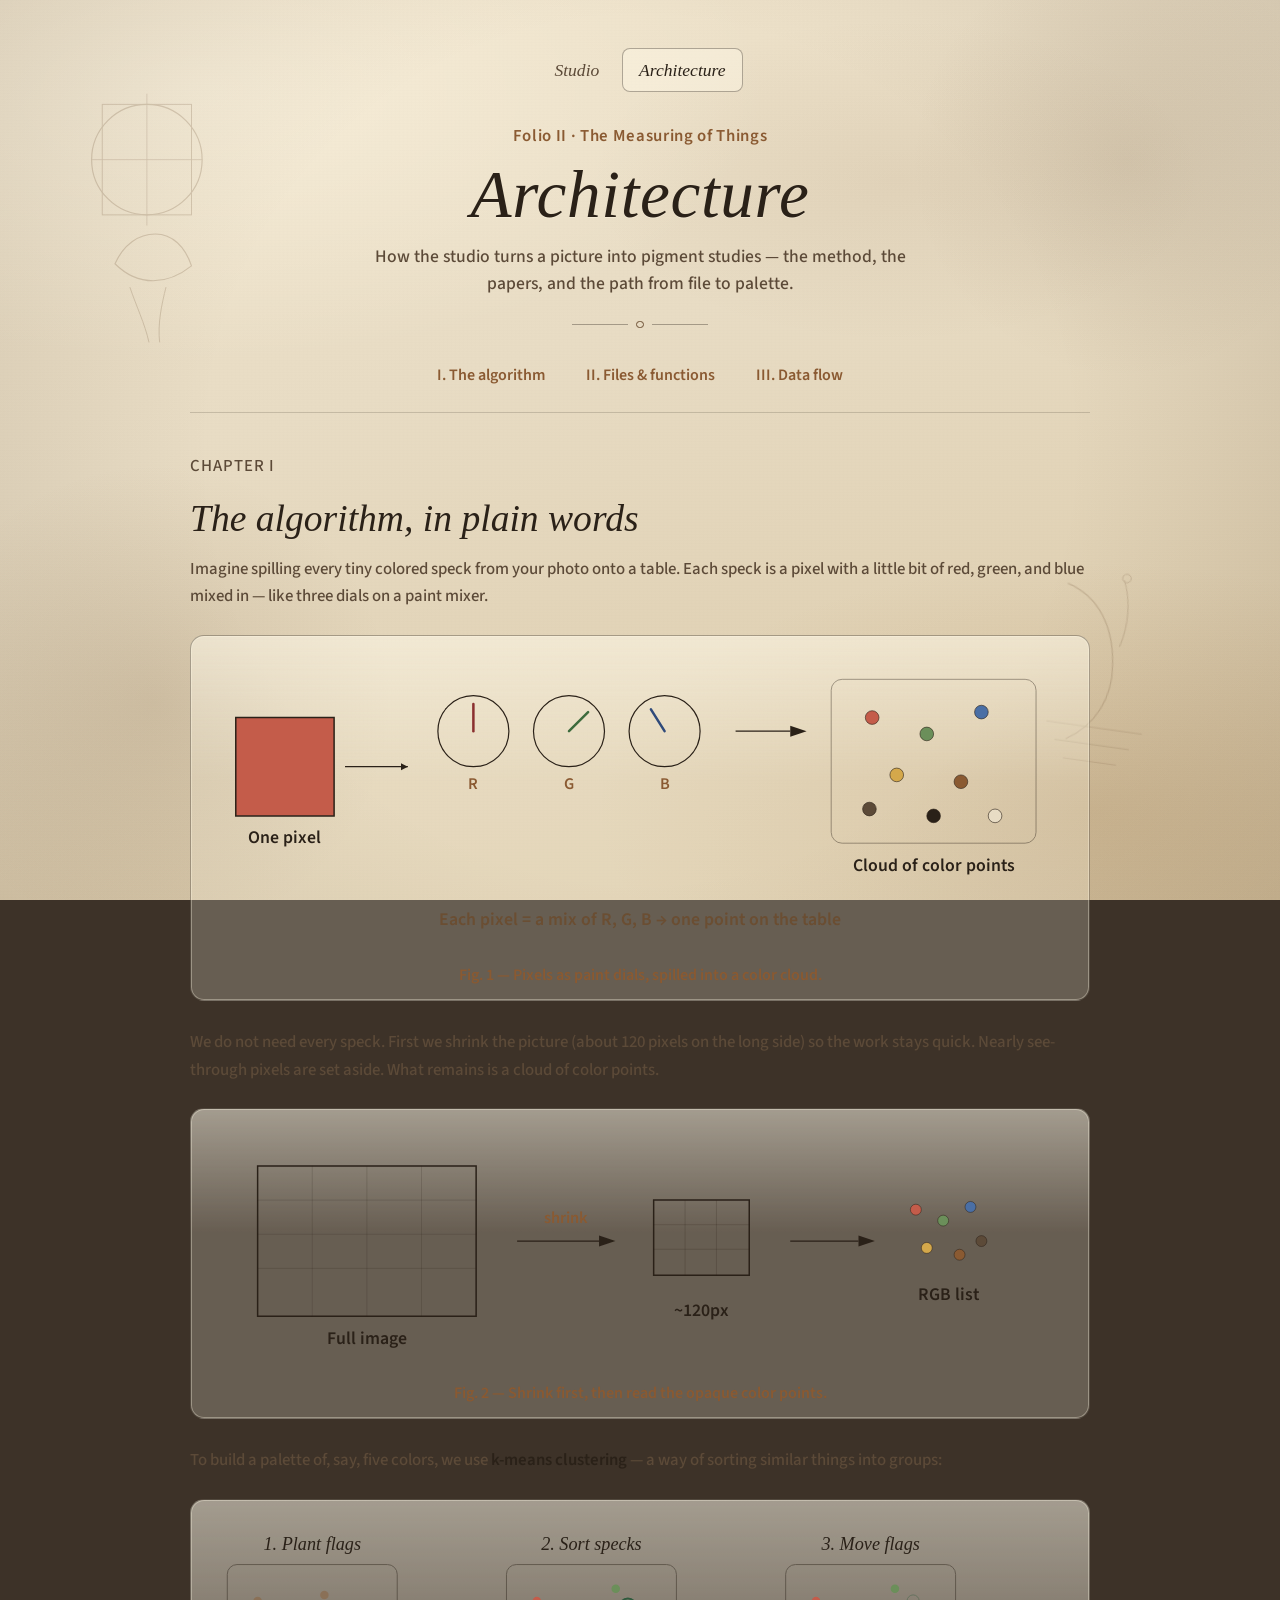
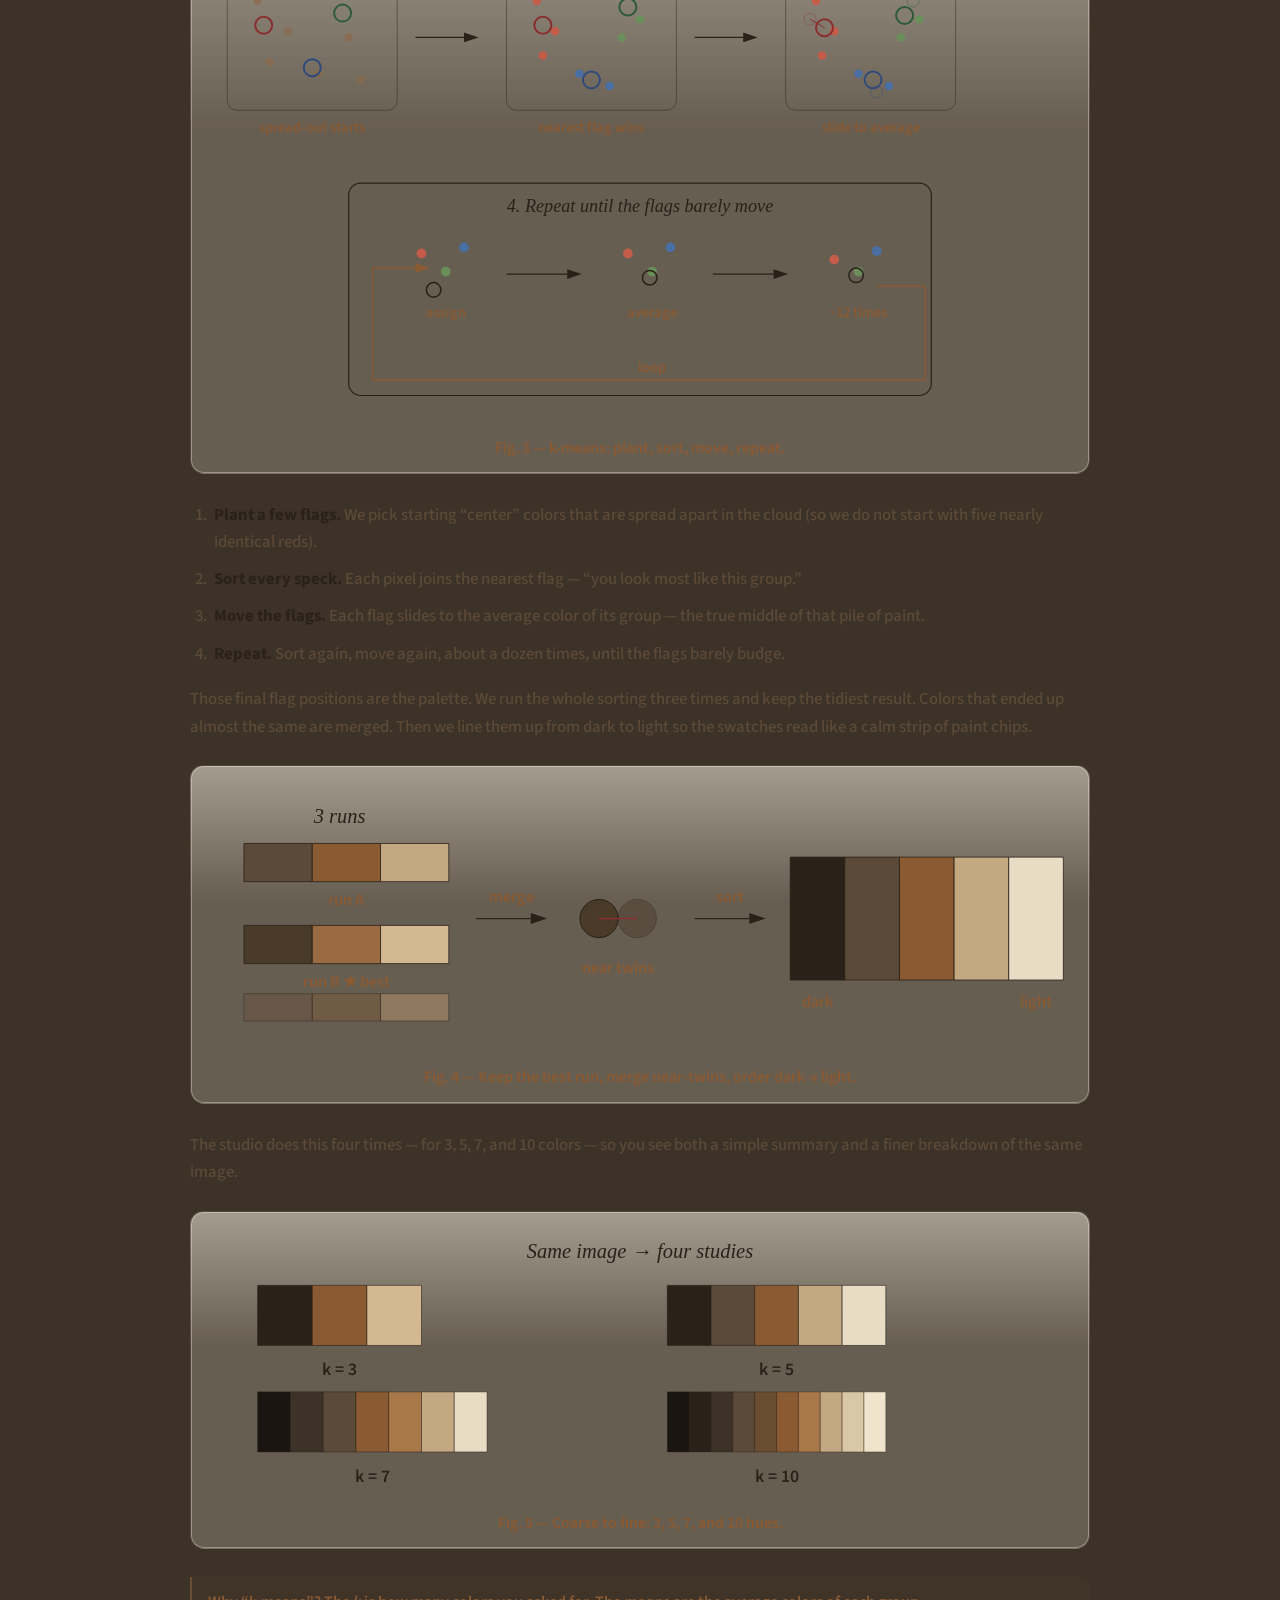
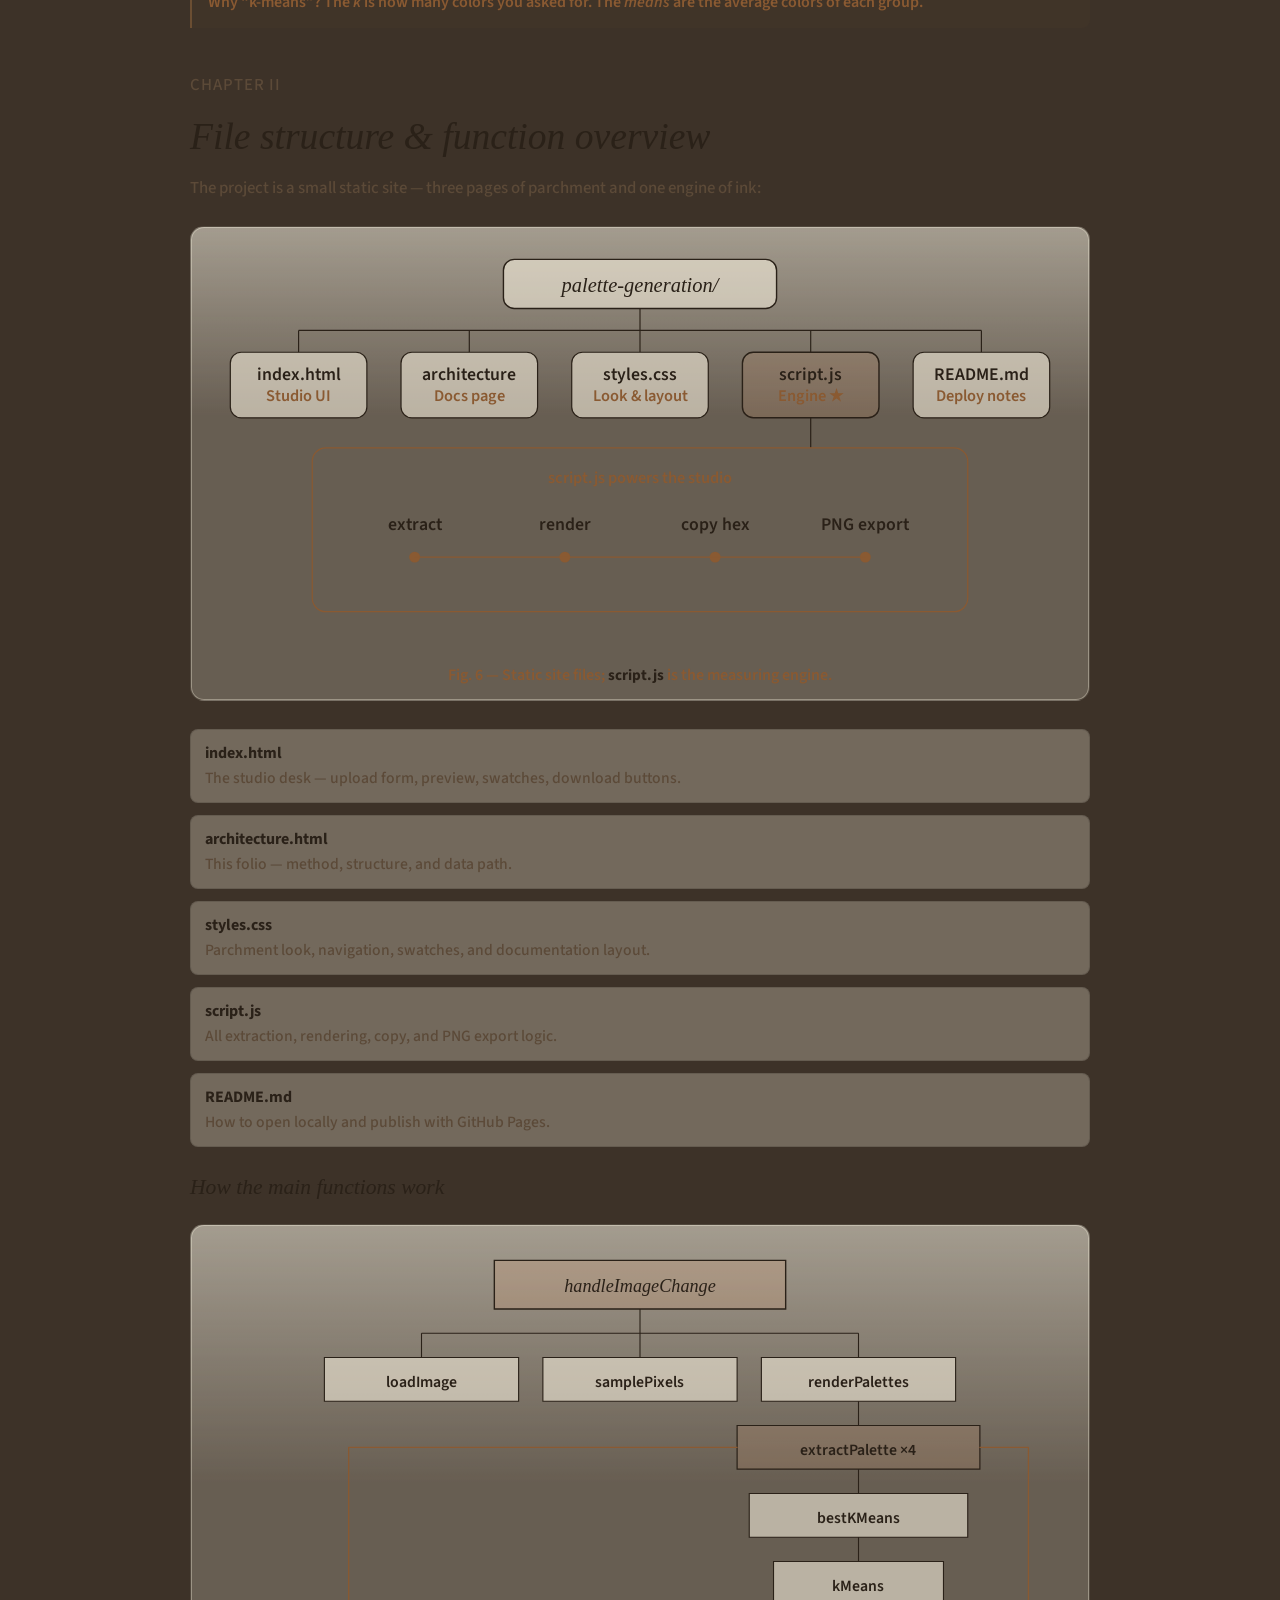
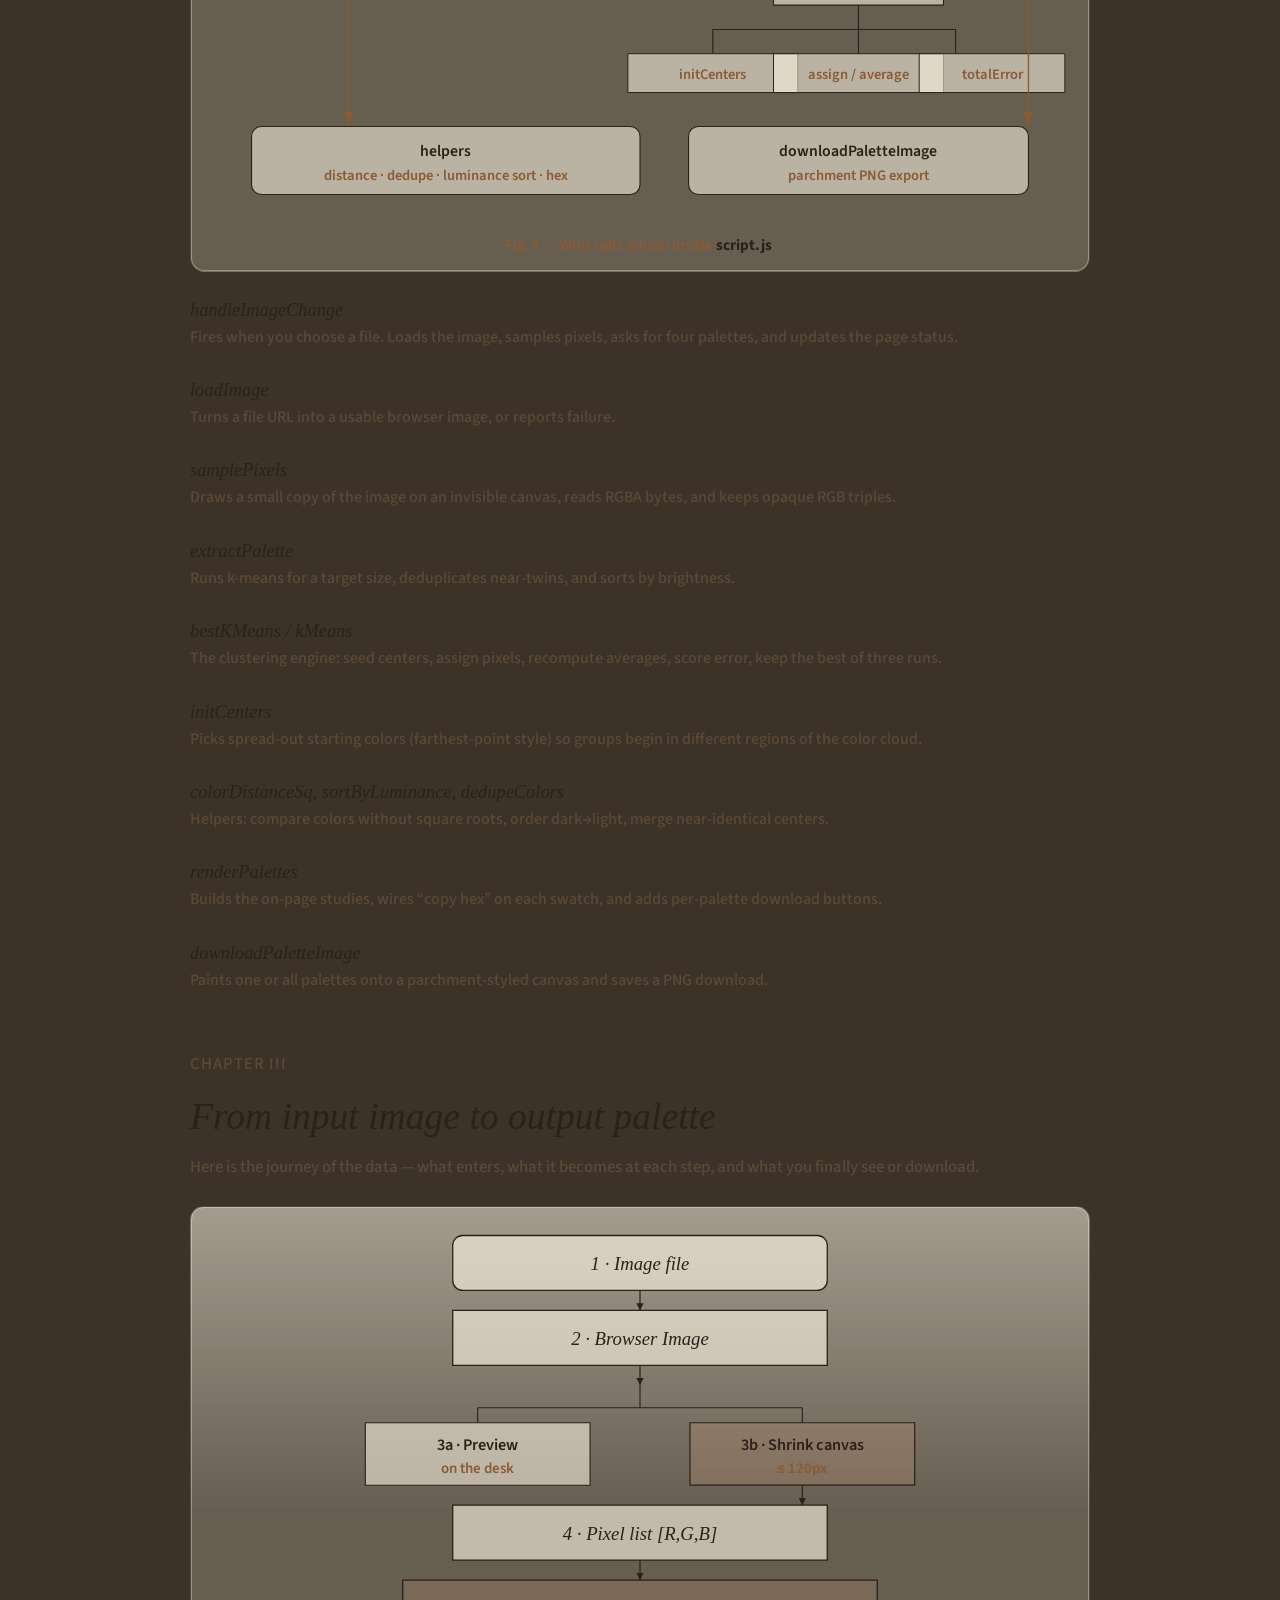
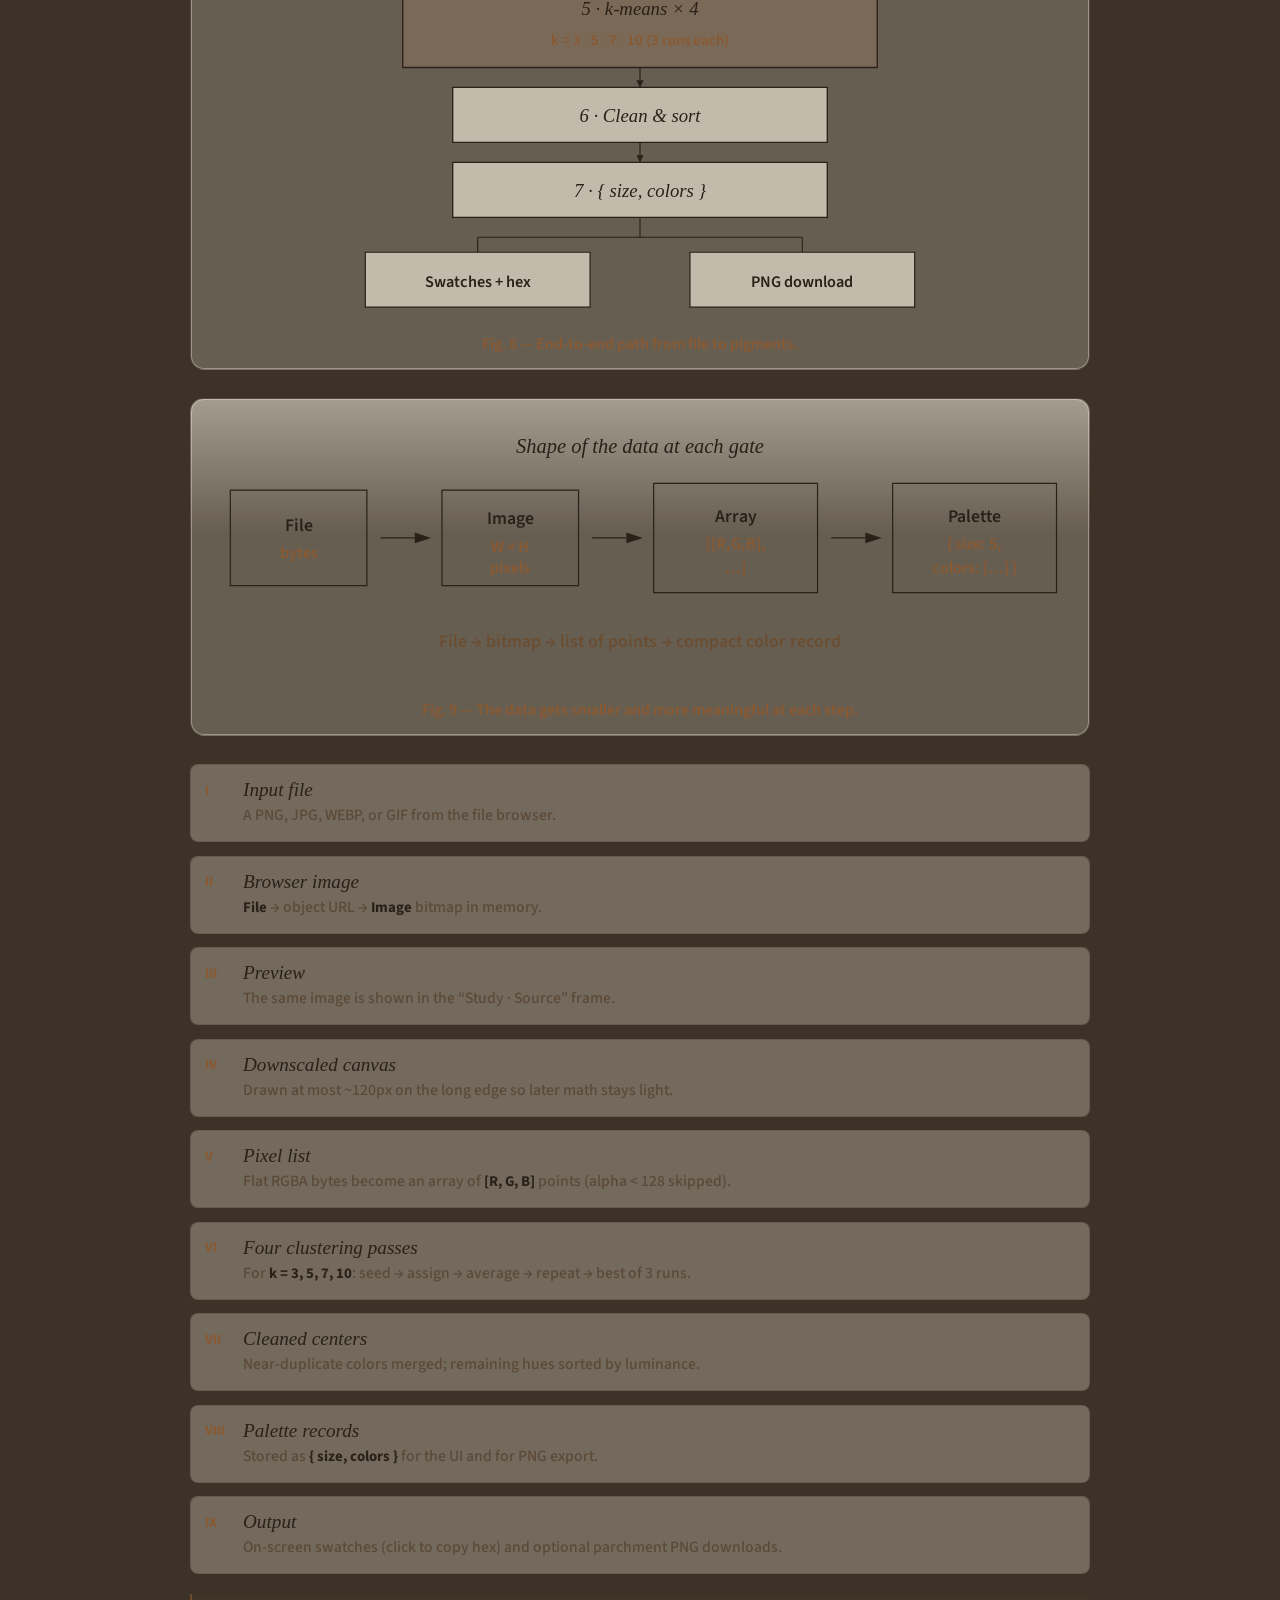
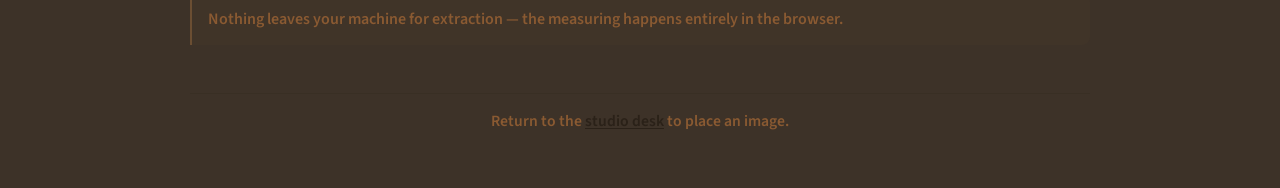
==== architecture.html @ b15faa82 "first version" ====
<!DOCTYPE html>
<html lang="en">
  <head>
    <meta charset="UTF-8" />
    <meta name="viewport" content="width=device-width, initial-scale=1.0" />
    <title>Architecture — Codex of Colour</title>
    <link rel="preconnect" href="https://fonts.googleapis.com" />
    <link rel="preconnect" href="https://fonts.gstatic.com" crossorigin />
    <link
      href="https://fonts.googleapis.com/css2?family=IM+Fell+English:ital@0;1&family=Source+Sans+3:ital,wght@0,500;0,600;0,700;1,500;1,600&display=swap"
      rel="stylesheet"
    />
    <link rel="stylesheet" href="styles.css" />
  </head>
  <body>
    <div class="parchment" aria-hidden="true"></div>
    <svg class="sketch-ornament sketch-ornament--left" viewBox="0 0 160 280" aria-hidden="true">
      <circle cx="78" cy="90" r="52" fill="none" stroke="currentColor" stroke-width="1.1" />
      <rect x="36" y="38" width="84" height="104" fill="none" stroke="currentColor" stroke-width="0.9" />
      <line x1="78" y1="28" x2="78" y2="152" stroke="currentColor" stroke-width="0.7" />
      <line x1="26" y1="90" x2="130" y2="90" stroke="currentColor" stroke-width="0.7" />
      <path
        d="M48 188c8-18 22-28 38-28s28 12 34 30c-10 8-22 14-36 14s-26-6-36-16z"
        fill="none"
        stroke="currentColor"
        stroke-width="1"
      />
      <path d="M62 210c6 18 14 34 18 52" fill="none" stroke="currentColor" stroke-width="0.9" />
      <path d="M96 210c-4 16-8 34-6 52" fill="none" stroke="currentColor" stroke-width="0.9" />
    </svg>
    <svg class="sketch-ornament sketch-ornament--right" viewBox="0 0 140 240" aria-hidden="true">
      <path
        d="M20 40c30 8 48 34 52 70 4 30-8 58-34 74"
        fill="none"
        stroke="currentColor"
        stroke-width="1.1"
      />
      <path d="M72 30c8 18 10 40 4 62" fill="none" stroke="currentColor" stroke-width="0.9" />
      <circle cx="74" cy="28" r="4" fill="none" stroke="currentColor" stroke-width="0.9" />
      <path d="M18 170h90M28 186h70M38 202h50" stroke="currentColor" stroke-width="0.7" />
    </svg>

    <div class="page page--docs">
      <nav class="site-nav" aria-label="Primary">
        <a href="index.html">Studio</a>
        <a href="architecture.html" aria-current="page">Architecture</a>
      </nav>

      <header class="header">
        <p class="folio">Folio II · The Measuring of Things</p>
        <h1 class="brand">Architecture</h1>
        <p class="tagline">
          How the studio turns a picture into pigment studies — the method, the papers, and the path
          from file to palette.
        </p>
        <div class="rule" aria-hidden="true">
          <span></span>
          <span></span>
          <span></span>
        </div>
      </header>

      <nav class="toc" aria-label="On this page">
        <a href="#algorithm">I. The algorithm</a>
        <a href="#structure">II. Files &amp; functions</a>
        <a href="#data-flow">III. Data flow</a>
      </nav>

      <main class="docs">
        <section id="algorithm" class="doc-section">
          <p class="section-label">Chapter I</p>
          <h2>The algorithm, in plain words</h2>
          <p>
            Imagine spilling every tiny colored speck from your photo onto a table. Each speck is a
            pixel with a little bit of red, green, and blue mixed in — like three dials on a paint
            mixer.
          </p>

          <figure class="diagram">
            <svg viewBox="0 0 640 220" role="img" aria-labelledby="diag-pixel-title diag-pixel-desc">
              <title id="diag-pixel-title">A pixel as three paint dials</title>
              <desc id="diag-pixel-desc">
                One pixel square connected to red, green, and blue dials that mix into a color point
                on a table of many points.
              </desc>
              <defs>
                <marker id="arrow" markerWidth="8" markerHeight="8" refX="6" refY="3" orient="auto">
                  <path d="M0,0 L6,3 L0,6 Z" fill="#2a2118" />
                </marker>
              </defs>
              <rect x="24" y="48" width="72" height="72" fill="#c45c4a" stroke="#2a2118" stroke-width="1.5" />
              <text x="60" y="140" text-anchor="middle" class="diagram-label">One pixel</text>

              <path d="M104 84 H150" stroke="#2a2118" stroke-width="1.2" fill="none" marker-end="url(#arrow)" />

              <g transform="translate(170,30)">
                <circle cx="28" cy="28" r="26" fill="none" stroke="#2a2118" stroke-width="1.2" />
                <line x1="28" y1="28" x2="28" y2="8" stroke="#8a2f2f" stroke-width="2.5" stroke-linecap="round" />
                <text x="28" y="70" text-anchor="middle" class="diagram-note">R</text>
              </g>
              <g transform="translate(240,30)">
                <circle cx="28" cy="28" r="26" fill="none" stroke="#2a2118" stroke-width="1.2" />
                <line x1="28" y1="28" x2="42" y2="14" stroke="#3d6b3d" stroke-width="2.5" stroke-linecap="round" />
                <text x="28" y="70" text-anchor="middle" class="diagram-note">G</text>
              </g>
              <g transform="translate(310,30)">
                <circle cx="28" cy="28" r="26" fill="none" stroke="#2a2118" stroke-width="1.2" />
                <line x1="28" y1="28" x2="18" y2="12" stroke="#2f4a7a" stroke-width="2.5" stroke-linecap="round" />
                <text x="28" y="70" text-anchor="middle" class="diagram-note">B</text>
              </g>

              <path d="M390 58 H430" stroke="#2a2118" stroke-width="1.2" fill="none" />
              <polygon points="430,54 442,58 430,62" fill="#2a2118" />

              <g transform="translate(460,20)">
                <rect x="0" y="0" width="150" height="120" fill="none" stroke="#2a2118" stroke-width="1" opacity="0.4" rx="8" />
                <circle cx="30" cy="28" r="5" fill="#c45c4a" stroke="#2a2118" stroke-width="0.6" />
                <circle cx="70" cy="40" r="5" fill="#6b8f5a" stroke="#2a2118" stroke-width="0.6" />
                <circle cx="110" cy="24" r="5" fill="#4a6fa5" stroke="#2a2118" stroke-width="0.6" />
                <circle cx="48" cy="70" r="5" fill="#d4a84b" stroke="#2a2118" stroke-width="0.6" />
                <circle cx="95" cy="75" r="5" fill="#8a5a32" stroke="#2a2118" stroke-width="0.6" />
                <circle cx="28" cy="95" r="5" fill="#5c4a38" stroke="#2a2118" stroke-width="0.6" />
                <circle cx="120" cy="100" r="5" fill="#e8dcc4" stroke="#2a2118" stroke-width="0.6" />
                <circle cx="75" cy="100" r="5" fill="#2a2118" stroke="#2a2118" stroke-width="0.6" />
              </g>
              <text x="535" y="160" text-anchor="middle" class="diagram-label">Cloud of color points</text>
              <text x="320" y="200" text-anchor="middle" class="diagram-caption">
                Each pixel = a mix of R, G, B → one point on the table
              </text>
            </svg>
            <figcaption>Fig. 1 — Pixels as paint dials, spilled into a color cloud.</figcaption>
          </figure>

          <p>
            We do not need every speck. First we shrink the picture (about 120 pixels on the long
            side) so the work stays quick. Nearly see-through pixels are set aside. What remains is
            a cloud of color points.
          </p>

          <figure class="diagram">
            <svg viewBox="0 0 640 180" role="img" aria-labelledby="diag-shrink-title">
              <title id="diag-shrink-title">Shrinking the image before sampling</title>
              <rect x="40" y="30" width="160" height="110" fill="none" stroke="#2a2118" stroke-width="1.5" />
              <line x1="40" y1="55" x2="200" y2="55" stroke="#2a2118" stroke-width="0.5" opacity="0.35" />
              <line x1="40" y1="80" x2="200" y2="80" stroke="#2a2118" stroke-width="0.5" opacity="0.35" />
              <line x1="40" y1="105" x2="200" y2="105" stroke="#2a2118" stroke-width="0.5" opacity="0.35" />
              <line x1="80" y1="30" x2="80" y2="140" stroke="#2a2118" stroke-width="0.5" opacity="0.35" />
              <line x1="120" y1="30" x2="120" y2="140" stroke="#2a2118" stroke-width="0.5" opacity="0.35" />
              <line x1="160" y1="30" x2="160" y2="140" stroke="#2a2118" stroke-width="0.5" opacity="0.35" />
              <text x="120" y="160" text-anchor="middle" class="diagram-label">Full image</text>

              <path d="M230 85 H290" stroke="#2a2118" stroke-width="1.3" fill="none" />
              <polygon points="290,81 302,85 290,89" fill="#2a2118" />
              <text x="266" y="72" text-anchor="middle" class="diagram-note">shrink</text>

              <rect x="330" y="55" width="70" height="55" fill="none" stroke="#2a2118" stroke-width="1.5" />
              <line x1="330" y1="73" x2="400" y2="73" stroke="#2a2118" stroke-width="0.5" opacity="0.4" />
              <line x1="330" y1="91" x2="400" y2="91" stroke="#2a2118" stroke-width="0.5" opacity="0.4" />
              <line x1="353" y1="55" x2="353" y2="110" stroke="#2a2118" stroke-width="0.5" opacity="0.4" />
              <line x1="376" y1="55" x2="376" y2="110" stroke="#2a2118" stroke-width="0.5" opacity="0.4" />
              <text x="365" y="140" text-anchor="middle" class="diagram-label">~120px</text>

              <path d="M430 85 H480" stroke="#2a2118" stroke-width="1.3" fill="none" />
              <polygon points="480,81 492,85 480,89" fill="#2a2118" />

              <g transform="translate(510,50)">
                <circle cx="12" cy="12" r="4" fill="#c45c4a" stroke="#2a2118" stroke-width="0.5" />
                <circle cx="32" cy="20" r="4" fill="#6b8f5a" stroke="#2a2118" stroke-width="0.5" />
                <circle cx="52" cy="10" r="4" fill="#4a6fa5" stroke="#2a2118" stroke-width="0.5" />
                <circle cx="20" cy="40" r="4" fill="#d4a84b" stroke="#2a2118" stroke-width="0.5" />
                <circle cx="44" cy="45" r="4" fill="#8a5a32" stroke="#2a2118" stroke-width="0.5" />
                <circle cx="60" cy="35" r="4" fill="#5c4a38" stroke="#2a2118" stroke-width="0.5" />
                <text x="36" y="78" text-anchor="middle" class="diagram-label">RGB list</text>
              </g>
            </svg>
            <figcaption>Fig. 2 — Shrink first, then read the opaque color points.</figcaption>
          </figure>

          <p>
            To build a palette of, say, five colors, we use
            <strong>k-means clustering</strong> — a way of sorting similar things into groups:
          </p>

          <figure class="diagram diagram--wide">
            <svg viewBox="0 0 720 420" role="img" aria-labelledby="diag-kmeans-title diag-kmeans-desc">
              <title id="diag-kmeans-title">Four steps of k-means</title>
              <desc id="diag-kmeans-desc">
                Plant flags, assign points to nearest flag, move flags to group averages, then
                repeat until stable.
              </desc>

              <!-- Step 1 -->
              <text x="90" y="28" text-anchor="middle" class="diagram-step">1. Plant flags</text>
              <rect x="20" y="40" width="140" height="120" fill="none" stroke="#2a2118" stroke-width="1" opacity="0.45" rx="8" />
              <circle cx="45" cy="70" r="3.5" fill="#8a6a4a" opacity="0.7" />
              <circle cx="70" cy="95" r="3.5" fill="#8a6a4a" opacity="0.7" />
              <circle cx="55" cy="120" r="3.5" fill="#8a6a4a" opacity="0.7" />
              <circle cx="100" cy="65" r="3.5" fill="#8a6a4a" opacity="0.7" />
              <circle cx="120" cy="100" r="3.5" fill="#8a6a4a" opacity="0.7" />
              <circle cx="95" cy="130" r="3.5" fill="#8a6a4a" opacity="0.7" />
              <circle cx="130" cy="135" r="3.5" fill="#8a6a4a" opacity="0.7" />
              <circle cx="50" cy="90" r="7" fill="none" stroke="#8a2f2f" stroke-width="2" />
              <circle cx="115" cy="80" r="7" fill="none" stroke="#2f5a3d" stroke-width="2" />
              <circle cx="90" cy="125" r="7" fill="none" stroke="#2f4a7a" stroke-width="2" />
              <text x="90" y="178" text-anchor="middle" class="diagram-note">spread-out starts</text>

              <path d="M175 100 H215" stroke="#2a2118" stroke-width="1.2" />
              <polygon points="215,96 227,100 215,104" fill="#2a2118" />

              <!-- Step 2 -->
              <text x="320" y="28" text-anchor="middle" class="diagram-step">2. Sort specks</text>
              <rect x="250" y="40" width="140" height="120" fill="none" stroke="#2a2118" stroke-width="1" opacity="0.45" rx="8" />
              <circle cx="275" cy="70" r="3.5" fill="#c45c4a" />
              <circle cx="290" cy="95" r="3.5" fill="#c45c4a" />
              <circle cx="280" cy="115" r="3.5" fill="#c45c4a" />
              <circle cx="340" cy="60" r="3.5" fill="#6b8f5a" />
              <circle cx="360" cy="85" r="3.5" fill="#6b8f5a" />
              <circle cx="345" cy="100" r="3.5" fill="#6b8f5a" />
              <circle cx="310" cy="130" r="3.5" fill="#4a6fa5" />
              <circle cx="335" cy="140" r="3.5" fill="#4a6fa5" />
              <circle cx="280" cy="90" r="7" fill="none" stroke="#8a2f2f" stroke-width="2" />
              <circle cx="350" cy="75" r="7" fill="none" stroke="#2f5a3d" stroke-width="2" />
              <circle cx="320" cy="135" r="7" fill="none" stroke="#2f4a7a" stroke-width="2" />
              <text x="320" y="178" text-anchor="middle" class="diagram-note">nearest flag wins</text>

              <path d="M405 100 H445" stroke="#2a2118" stroke-width="1.2" />
              <polygon points="445,96 457,100 445,104" fill="#2a2118" />

              <!-- Step 3 -->
              <text x="550" y="28" text-anchor="middle" class="diagram-step">3. Move flags</text>
              <rect x="480" y="40" width="140" height="120" fill="none" stroke="#2a2118" stroke-width="1" opacity="0.45" rx="8" />
              <circle cx="505" cy="70" r="3.5" fill="#c45c4a" />
              <circle cx="520" cy="95" r="3.5" fill="#c45c4a" />
              <circle cx="510" cy="115" r="3.5" fill="#c45c4a" />
              <circle cx="570" cy="60" r="3.5" fill="#6b8f5a" />
              <circle cx="590" cy="85" r="3.5" fill="#6b8f5a" />
              <circle cx="575" cy="100" r="3.5" fill="#6b8f5a" />
              <circle cx="540" cy="130" r="3.5" fill="#4a6fa5" />
              <circle cx="565" cy="140" r="3.5" fill="#4a6fa5" />
              <circle cx="500" cy="85" r="5" fill="none" stroke="#8a2f2f" stroke-width="1" opacity="0.4" />
              <circle cx="512" cy="92" r="7" fill="none" stroke="#8a2f2f" stroke-width="2" />
              <path d="M500 85 L512 92" stroke="#8a2f2f" stroke-width="1" />
              <circle cx="585" cy="70" r="5" fill="none" stroke="#2f5a3d" stroke-width="1" opacity="0.4" />
              <circle cx="578" cy="82" r="7" fill="none" stroke="#2f5a3d" stroke-width="2" />
              <circle cx="555" cy="145" r="5" fill="none" stroke="#2f4a7a" stroke-width="1" opacity="0.4" />
              <circle cx="552" cy="135" r="7" fill="none" stroke="#2f4a7a" stroke-width="2" />
              <text x="550" y="178" text-anchor="middle" class="diagram-note">slide to average</text>

              <!-- Step 4 loop -->
              <rect x="120" y="220" width="480" height="175" fill="none" stroke="#2a2118" stroke-width="1.2" rx="10" />
              <text x="360" y="244" text-anchor="middle" class="diagram-step">4. Repeat until the flags barely move</text>

              <g transform="translate(160,258)">
                <circle cx="20" cy="20" r="4" fill="#c45c4a" />
                <circle cx="40" cy="35" r="4" fill="#6b8f5a" />
                <circle cx="55" cy="15" r="4" fill="#4a6fa5" />
                <circle cx="30" cy="50" r="6" fill="none" stroke="#2a2118" stroke-width="1.5" />
                <text x="40" y="72" text-anchor="middle" class="diagram-note">assign</text>
              </g>
              <path d="M250 295 H300" stroke="#2a2118" stroke-width="1.2" />
              <polygon points="300,291 312,295 300,299" fill="#2a2118" />
              <g transform="translate(330,258)">
                <circle cx="20" cy="20" r="4" fill="#c45c4a" />
                <circle cx="40" cy="35" r="4" fill="#6b8f5a" />
                <circle cx="55" cy="15" r="4" fill="#4a6fa5" />
                <circle cx="38" cy="40" r="6" fill="none" stroke="#2a2118" stroke-width="1.5" />
                <text x="40" y="72" text-anchor="middle" class="diagram-note">average</text>
              </g>
              <path d="M420 295 H470" stroke="#2a2118" stroke-width="1.2" />
              <polygon points="470,291 482,295 470,299" fill="#2a2118" />
              <g transform="translate(500,258)">
                <circle cx="20" cy="25" r="4" fill="#c45c4a" />
                <circle cx="40" cy="35" r="4" fill="#6b8f5a" />
                <circle cx="55" cy="18" r="4" fill="#4a6fa5" />
                <circle cx="38" cy="38" r="6" fill="none" stroke="#2a2118" stroke-width="1.5" />
                <text x="40" y="72" text-anchor="middle" class="diagram-note">~12 times</text>
              </g>

              <!-- Return path runs under the labels, then up beside "assign" -->
              <path
                d="M555 305 H595 V382 H140 V290 H175"
                fill="none"
                stroke="#8a5a32"
                stroke-width="1.4"
                stroke-linecap="round"
                stroke-linejoin="round"
              />
              <polygon points="175,286 187,290 175,294" fill="#8a5a32" />
              <text x="370" y="376" text-anchor="middle" class="diagram-note">loop</text>
            </svg>
            <figcaption>Fig. 3 — k-means: plant, sort, move, repeat.</figcaption>
          </figure>

          <ol class="ink-list">
            <li>
              <strong>Plant a few flags.</strong> We pick starting “center” colors that are spread
              apart in the cloud (so we do not start with five nearly identical reds).
            </li>
            <li>
              <strong>Sort every speck.</strong> Each pixel joins the nearest flag — “you look most
              like this group.”
            </li>
            <li>
              <strong>Move the flags.</strong> Each flag slides to the average color of its group —
              the true middle of that pile of paint.
            </li>
            <li>
              <strong>Repeat.</strong> Sort again, move again, about a dozen times, until the flags
              barely budge.
            </li>
          </ol>

          <p>
            Those final flag positions are the palette. We run the whole sorting three times and
            keep the tidiest result. Colors that ended up almost the same are merged. Then we line
            them up from dark to light so the swatches read like a calm strip of paint chips.
          </p>

          <figure class="diagram">
            <svg viewBox="0 0 640 200" role="img" aria-labelledby="diag-finish-title">
              <title id="diag-finish-title">Best of three runs, dedupe, then sort dark to light</title>
              <text x="100" y="30" text-anchor="middle" class="diagram-step">3 runs</text>
              <rect x="30" y="45" width="50" height="28" fill="#5c4a38" stroke="#2a2118" stroke-width="0.8" />
              <rect x="80" y="45" width="50" height="28" fill="#8a5a32" stroke="#2a2118" stroke-width="0.8" />
              <rect x="130" y="45" width="50" height="28" fill="#c4a882" stroke="#2a2118" stroke-width="0.8" />
              <text x="105" y="90" text-anchor="middle" class="diagram-note">run A</text>
              <rect x="30" y="105" width="50" height="28" fill="#4a3a28" stroke="#2a2118" stroke-width="0.8" />
              <rect x="80" y="105" width="50" height="28" fill="#9a6a42" stroke="#2a2118" stroke-width="0.8" />
              <rect x="130" y="105" width="50" height="28" fill="#d4b892" stroke="#2a2118" stroke-width="0.8" />
              <text x="105" y="150" text-anchor="middle" class="diagram-note">run B ★ best</text>
              <rect x="30" y="155" width="50" height="20" fill="#6a5040" stroke="#2a2118" stroke-width="0.8" opacity="0.5" />
              <rect x="80" y="155" width="50" height="20" fill="#7a5a38" stroke="#2a2118" stroke-width="0.8" opacity="0.5" />
              <rect x="130" y="155" width="50" height="20" fill="#b89870" stroke="#2a2118" stroke-width="0.8" opacity="0.5" />

              <path d="M200 100 H240" stroke="#2a2118" stroke-width="1.2" />
              <polygon points="240,96 252,100 240,104" fill="#2a2118" />
              <text x="226" y="88" text-anchor="middle" class="diagram-note">merge</text>

              <g transform="translate(270,70)">
                <circle cx="20" cy="30" r="14" fill="#4a3a28" stroke="#2a2118" stroke-width="1" />
                <circle cx="48" cy="30" r="14" fill="#4a3a2c" stroke="#2a2118" stroke-width="1" opacity="0.45" />
                <text x="34" y="70" text-anchor="middle" class="diagram-note">near twins</text>
                <path d="M20 30 L48 30" stroke="#8a2f2f" stroke-width="1.5" />
              </g>

              <path d="M360 100 H400" stroke="#2a2118" stroke-width="1.2" />
              <polygon points="400,96 412,100 400,104" fill="#2a2118" />
              <text x="386" y="88" text-anchor="middle" class="diagram-note">sort</text>

              <g transform="translate(430,55)">
                <rect x="0" y="0" width="40" height="90" fill="#2a2118" stroke="#2a2118" stroke-width="0.8" />
                <rect x="40" y="0" width="40" height="90" fill="#5c4a38" stroke="#2a2118" stroke-width="0.8" />
                <rect x="80" y="0" width="40" height="90" fill="#8a5a32" stroke="#2a2118" stroke-width="0.8" />
                <rect x="120" y="0" width="40" height="90" fill="#c4a882" stroke="#2a2118" stroke-width="0.8" />
                <rect x="160" y="0" width="40" height="90" fill="#e8dcc4" stroke="#2a2118" stroke-width="0.8" />
                <text x="20" y="110" text-anchor="middle" class="diagram-note">dark</text>
                <text x="180" y="110" text-anchor="middle" class="diagram-note">light</text>
              </g>
            </svg>
            <figcaption>Fig. 4 — Keep the best run, merge near-twins, order dark → light.</figcaption>
          </figure>

          <p>
            The studio does this four times — for 3, 5, 7, and 10 colors — so you see both a simple
            summary and a finer breakdown of the same image.
          </p>

          <figure class="diagram">
            <svg viewBox="0 0 640 200" role="img" aria-labelledby="diag-sizes-title">
              <title id="diag-sizes-title">Four palette sizes from the same cloud</title>
              <text x="320" y="22" text-anchor="middle" class="diagram-step">Same image → four studies</text>

              <!-- 2×2 grid so every strip stays inside the frame -->
              <g transform="translate(40,42)">
                <rect width="40" height="44" fill="#2a2118" stroke="#2a2118" stroke-width="0.6" />
                <rect x="40" width="40" height="44" fill="#8a5a32" stroke="#2a2118" stroke-width="0.6" />
                <rect x="80" width="40" height="44" fill="#d4b892" stroke="#2a2118" stroke-width="0.6" />
                <text x="60" y="66" text-anchor="middle" class="diagram-label">k = 3</text>
              </g>

              <g transform="translate(340,42)">
                <rect width="32" height="44" fill="#2a2118" stroke="#2a2118" stroke-width="0.6" />
                <rect x="32" width="32" height="44" fill="#5c4a38" stroke="#2a2118" stroke-width="0.6" />
                <rect x="64" width="32" height="44" fill="#8a5a32" stroke="#2a2118" stroke-width="0.6" />
                <rect x="96" width="32" height="44" fill="#c4a882" stroke="#2a2118" stroke-width="0.6" />
                <rect x="128" width="32" height="44" fill="#e8dcc4" stroke="#2a2118" stroke-width="0.6" />
                <text x="80" y="66" text-anchor="middle" class="diagram-label">k = 5</text>
              </g>

              <g transform="translate(40,120)">
                <rect width="24" height="44" fill="#1a1510" stroke="#2a2118" stroke-width="0.5" />
                <rect x="24" width="24" height="44" fill="#3d3228" stroke="#2a2118" stroke-width="0.5" />
                <rect x="48" width="24" height="44" fill="#5c4a38" stroke="#2a2118" stroke-width="0.5" />
                <rect x="72" width="24" height="44" fill="#8a5a32" stroke="#2a2118" stroke-width="0.5" />
                <rect x="96" width="24" height="44" fill="#a87848" stroke="#2a2118" stroke-width="0.5" />
                <rect x="120" width="24" height="44" fill="#c4a882" stroke="#2a2118" stroke-width="0.5" />
                <rect x="144" width="24" height="44" fill="#e8dcc4" stroke="#2a2118" stroke-width="0.5" />
                <text x="84" y="66" text-anchor="middle" class="diagram-label">k = 7</text>
              </g>

              <g transform="translate(340,120)">
                <rect width="16" height="44" fill="#1a1510" stroke="#2a2118" stroke-width="0.4" />
                <rect x="16" width="16" height="44" fill="#2a2118" stroke="#2a2118" stroke-width="0.4" />
                <rect x="32" width="16" height="44" fill="#3d3228" stroke="#2a2118" stroke-width="0.4" />
                <rect x="48" width="16" height="44" fill="#5c4a38" stroke="#2a2118" stroke-width="0.4" />
                <rect x="64" width="16" height="44" fill="#6b4e32" stroke="#2a2118" stroke-width="0.4" />
                <rect x="80" width="16" height="44" fill="#8a5a32" stroke="#2a2118" stroke-width="0.4" />
                <rect x="96" width="16" height="44" fill="#a87848" stroke="#2a2118" stroke-width="0.4" />
                <rect x="112" width="16" height="44" fill="#c4a882" stroke="#2a2118" stroke-width="0.4" />
                <rect x="128" width="16" height="44" fill="#d9c7a5" stroke="#2a2118" stroke-width="0.4" />
                <rect x="144" width="16" height="44" fill="#f0e4cc" stroke="#2a2118" stroke-width="0.4" />
                <text x="80" y="66" text-anchor="middle" class="diagram-label">k = 10</text>
              </g>
            </svg>
            <figcaption>Fig. 5 — Coarse to fine: 3, 5, 7, and 10 hues.</figcaption>
          </figure>

          <aside class="marginalia">
            Why “k-means”? The <em>k</em> is how many colors you asked for. The
            <em>means</em> are the average colors of each group.
          </aside>
        </section>

        <section id="structure" class="doc-section">
          <p class="section-label">Chapter II</p>
          <h2>File structure &amp; function overview</h2>
          <p>The project is a small static site — three pages of parchment and one engine of ink:</p>

          <figure class="diagram">
            <svg viewBox="0 0 640 300" role="img" aria-labelledby="diag-files-title">
              <title id="diag-files-title">Project files as a tree</title>
              <rect x="220" y="12" width="200" height="36" fill="rgba(255,248,230,0.55)" stroke="#2a2118" stroke-width="1.4" rx="8" />
              <text x="320" y="36" text-anchor="middle" class="diagram-step">palette-generation/</text>

              <path d="M320 48 V64" stroke="#2a2118" stroke-width="1.15" fill="none" />
              <path d="M70 64 H570" stroke="#2a2118" stroke-width="1.15" fill="none" />
              <path d="M70 64 V80 M195 64 V80 M320 64 V80 M445 64 V80 M570 64 V80" stroke="#2a2118" stroke-width="1.15" fill="none" />

              <rect x="20" y="80" width="100" height="48" fill="rgba(255,248,230,0.55)" stroke="#2a2118" stroke-width="1.2" rx="8" />
              <text x="70" y="100" text-anchor="middle" class="diagram-label">index.html</text>
              <text x="70" y="116" text-anchor="middle" class="diagram-note">Studio UI</text>

              <rect x="145" y="80" width="100" height="48" fill="rgba(255,248,230,0.55)" stroke="#2a2118" stroke-width="1.2" rx="8" />
              <text x="195" y="100" text-anchor="middle" class="diagram-label">architecture</text>
              <text x="195" y="116" text-anchor="middle" class="diagram-note">Docs page</text>

              <rect x="270" y="80" width="100" height="48" fill="rgba(255,248,230,0.55)" stroke="#2a2118" stroke-width="1.2" rx="8" />
              <text x="320" y="100" text-anchor="middle" class="diagram-label">styles.css</text>
              <text x="320" y="116" text-anchor="middle" class="diagram-note">Look &amp; layout</text>

              <rect x="395" y="80" width="100" height="48" fill="rgba(232,168,124,0.15)" stroke="#2a2118" stroke-width="1.4" rx="8" />
              <text x="445" y="100" text-anchor="middle" class="diagram-label">script.js</text>
              <text x="445" y="116" text-anchor="middle" class="diagram-note">Engine ★</text>

              <rect x="520" y="80" width="100" height="48" fill="rgba(255,248,230,0.55)" stroke="#2a2118" stroke-width="1.2" rx="8" />
              <text x="570" y="100" text-anchor="middle" class="diagram-label">README.md</text>
              <text x="570" y="116" text-anchor="middle" class="diagram-note">Deploy notes</text>

              <path d="M445 128 V150" stroke="#2a2118" stroke-width="1.2" />
              <rect x="80" y="150" width="480" height="120" fill="none" stroke="#8a5a32" stroke-width="1.2" rx="10" />
              <text x="320" y="176" text-anchor="middle" class="diagram-note">script.js powers the studio</text>

              <text x="155" y="210" text-anchor="middle" class="diagram-label">extract</text>
              <text x="265" y="210" text-anchor="middle" class="diagram-label">render</text>
              <text x="375" y="210" text-anchor="middle" class="diagram-label">copy hex</text>
              <text x="485" y="210" text-anchor="middle" class="diagram-label">PNG export</text>
              <circle cx="155" cy="230" r="4" fill="#8a5a32" />
              <circle cx="265" cy="230" r="4" fill="#8a5a32" />
              <circle cx="375" cy="230" r="4" fill="#8a5a32" />
              <circle cx="485" cy="230" r="4" fill="#8a5a32" />
              <path d="M155 230 H485" stroke="#8a5a32" stroke-width="1.2" stroke-linecap="round" />
            </svg>
            <figcaption>Fig. 6 — Static site files; <code>script.js</code> is the measuring engine.</figcaption>
          </figure>

          <div class="file-tree" role="list">
            <div class="file-tree__item" role="listitem">
              <code>index.html</code>
              <span>The studio desk — upload form, preview, swatches, download buttons.</span>
            </div>
            <div class="file-tree__item" role="listitem">
              <code>architecture.html</code>
              <span>This folio — method, structure, and data path.</span>
            </div>
            <div class="file-tree__item" role="listitem">
              <code>styles.css</code>
              <span>Parchment look, navigation, swatches, and documentation layout.</span>
            </div>
            <div class="file-tree__item" role="listitem">
              <code>script.js</code>
              <span>All extraction, rendering, copy, and PNG export logic.</span>
            </div>
            <div class="file-tree__item" role="listitem">
              <code>README.md</code>
              <span>How to open locally and publish with GitHub Pages.</span>
            </div>
          </div>

          <h3>How the main functions work</h3>

          <figure class="diagram diagram--wide">
            <svg viewBox="0 0 720 480" role="img" aria-labelledby="diag-fn-title diag-fn-desc">
              <title id="diag-fn-title">Function call map</title>
              <desc id="diag-fn-desc">
                handleImageChange calls loadImage, samplePixels, and renderPalettes. renderPalettes
                calls extractPalette, which uses bestKMeans and helpers. Downloads use
                downloadPaletteImage.
              </desc>

              <rect x="240" y="16" width="240" height="40" fill="rgba(232,168,124,0.2)" stroke="#2a2118" stroke-width="1.4" />
              <text x="360" y="42" text-anchor="middle" class="diagram-step">handleImageChange</text>

              <path d="M360 56 V76 M180 76 H540 M180 76 V96 M360 76 V96 M540 76 V96" stroke="#2a2118" stroke-width="1.1" fill="none" />

              <rect x="100" y="96" width="160" height="36" fill="rgba(255,248,230,0.55)" stroke="#2a2118" stroke-width="1.1" />
              <text x="180" y="120" text-anchor="middle" class="diagram-label">loadImage</text>

              <rect x="280" y="96" width="160" height="36" fill="rgba(255,248,230,0.55)" stroke="#2a2118" stroke-width="1.1" />
              <text x="360" y="120" text-anchor="middle" class="diagram-label">samplePixels</text>

              <rect x="460" y="96" width="160" height="36" fill="rgba(255,248,230,0.55)" stroke="#2a2118" stroke-width="1.1" />
              <text x="540" y="120" text-anchor="middle" class="diagram-label">renderPalettes</text>

              <path d="M540 132 V152" stroke="#2a2118" stroke-width="1.1" />
              <rect x="440" y="152" width="200" height="36" fill="rgba(232,168,124,0.15)" stroke="#2a2118" stroke-width="1.2" />
              <text x="540" y="176" text-anchor="middle" class="diagram-label">extractPalette ×4</text>

              <path d="M540 188 V208" stroke="#2a2118" stroke-width="1.1" />
              <rect x="450" y="208" width="180" height="36" fill="rgba(255,248,230,0.55)" stroke="#2a2118" stroke-width="1.1" />
              <text x="540" y="232" text-anchor="middle" class="diagram-label">bestKMeans</text>

              <path d="M540 244 V264" stroke="#2a2118" stroke-width="1.1" />
              <rect x="470" y="264" width="140" height="36" fill="rgba(255,248,230,0.55)" stroke="#2a2118" stroke-width="1.1" />
              <text x="540" y="288" text-anchor="middle" class="diagram-label">kMeans</text>

              <path d="M540 300 V320 M420 320 H620 M420 320 V340 M540 320 V340 M620 320 V340" stroke="#2a2118" stroke-width="1.1" fill="none" />

              <rect x="350" y="340" width="140" height="32" fill="rgba(255,248,230,0.55)" stroke="#2a2118" stroke-width="1" />
              <text x="420" y="361" text-anchor="middle" class="diagram-note">initCenters</text>

              <rect x="470" y="340" width="140" height="32" fill="rgba(255,248,230,0.55)" stroke="#2a2118" stroke-width="1" />
              <text x="540" y="361" text-anchor="middle" class="diagram-note">assign / average</text>

              <rect x="590" y="340" width="120" height="32" fill="rgba(255,248,230,0.55)" stroke="#2a2118" stroke-width="1" />
              <text x="650" y="361" text-anchor="middle" class="diagram-note">totalError</text>

              <!-- Side links: keep clear of the main trunk -->
              <path
                d="M440 170 H120 V400"
                stroke="#8a5a32"
                stroke-width="1.3"
                fill="none"
                stroke-linecap="round"
                stroke-linejoin="round"
              />
              <polygon points="120,400 116,388 124,388" fill="#8a5a32" />
              <rect x="40" y="400" width="320" height="56" fill="rgba(255,248,230,0.55)" stroke="#2a2118" stroke-width="1.1" rx="8" />
              <text x="200" y="424" text-anchor="middle" class="diagram-label">helpers</text>
              <text x="200" y="444" text-anchor="middle" class="diagram-note">
                distance · dedupe · luminance sort · hex
              </text>

              <path
                d="M640 170 H680 V400"
                stroke="#8a5a32"
                stroke-width="1.3"
                fill="none"
                stroke-linecap="round"
                stroke-linejoin="round"
              />
              <polygon points="680,400 676,388 684,388" fill="#8a5a32" />
              <rect x="400" y="400" width="280" height="56" fill="rgba(255,248,230,0.55)" stroke="#2a2118" stroke-width="1.1" rx="8" />
              <text x="540" y="424" text-anchor="middle" class="diagram-label">downloadPaletteImage</text>
              <text x="540" y="444" text-anchor="middle" class="diagram-note">parchment PNG export</text>
            </svg>
            <figcaption>Fig. 7 — Who calls whom inside <code>script.js</code>.</figcaption>
          </figure>

          <dl class="fn-list">
            <div>
              <dt><code>handleImageChange</code></dt>
              <dd>
                Fires when you choose a file. Loads the image, samples pixels, asks for four
                palettes, and updates the page status.
              </dd>
            </div>
            <div>
              <dt><code>loadImage</code></dt>
              <dd>Turns a file URL into a usable browser image, or reports failure.</dd>
            </div>
            <div>
              <dt><code>samplePixels</code></dt>
              <dd>
                Draws a small copy of the image on an invisible canvas, reads RGBA bytes, and keeps
                opaque RGB triples.
              </dd>
            </div>
            <div>
              <dt><code>extractPalette</code></dt>
              <dd>
                Runs k-means for a target size, deduplicates near-twins, and sorts by brightness.
              </dd>
            </div>
            <div>
              <dt><code>bestKMeans</code> / <code>kMeans</code></dt>
              <dd>
                The clustering engine: seed centers, assign pixels, recompute averages, score error,
                keep the best of three runs.
              </dd>
            </div>
            <div>
              <dt><code>initCenters</code></dt>
              <dd>
                Picks spread-out starting colors (farthest-point style) so groups begin in different
                regions of the color cloud.
              </dd>
            </div>
            <div>
              <dt>
                <code>colorDistanceSq</code>, <code>sortByLuminance</code>,
                <code>dedupeColors</code>
              </dt>
              <dd>
                Helpers: compare colors without square roots, order dark→light, merge near-identical
                centers.
              </dd>
            </div>
            <div>
              <dt><code>renderPalettes</code></dt>
              <dd>
                Builds the on-page studies, wires “copy hex” on each swatch, and adds per-palette
                download buttons.
              </dd>
            </div>
            <div>
              <dt><code>downloadPaletteImage</code></dt>
              <dd>
                Paints one or all palettes onto a parchment-styled canvas and saves a PNG download.
              </dd>
            </div>
          </dl>
        </section>

        <section id="data-flow" class="doc-section">
          <p class="section-label">Chapter III</p>
          <h2>From input image to output palette</h2>
          <p>
            Here is the journey of the data — what enters, what it becomes at each step, and what
            you finally see or download.
          </p>

          <figure class="diagram diagram--wide">
            <svg viewBox="0 0 700 560" role="img" aria-labelledby="diag-pipeline-title diag-pipeline-desc">
              <title id="diag-pipeline-title">Full data pipeline</title>
              <desc id="diag-pipeline-desc">
                Vertical flow from image file through pixels and k-means to swatches and PNG
                download.
              </desc>

              <defs>
                <marker id="flow-arrow" markerWidth="8" markerHeight="8" refX="6" refY="3" orient="auto">
                  <path d="M0,0 L6,3 L0,6 Z" fill="#2a2118" />
                </marker>
              </defs>

              <!-- Column of stages -->
              <g transform="translate(200,10)">
                <rect width="300" height="44" fill="rgba(255,248,230,0.6)" stroke="#2a2118" stroke-width="1.3" rx="8" />
                <text x="150" y="28" text-anchor="middle" class="diagram-step">1 · Image file</text>
              </g>
              <path d="M350 54 V70" stroke="#2a2118" stroke-width="1.2" marker-end="url(#flow-arrow)" />

              <g transform="translate(200,70)">
                <rect width="300" height="44" fill="rgba(255,248,230,0.6)" stroke="#2a2118" stroke-width="1.3" />
                <text x="150" y="28" text-anchor="middle" class="diagram-step">2 · Browser Image</text>
              </g>
              <path d="M350 114 V130" stroke="#2a2118" stroke-width="1.2" marker-end="url(#flow-arrow)" />

              <!-- split preview / sample -->
              <path d="M350 130 V148 M220 148 H480 M220 148 V160 M480 148 V160" stroke="#2a2118" stroke-width="1.1" fill="none" />
              <g transform="translate(130,160)">
                <rect width="180" height="50" fill="rgba(255,248,230,0.55)" stroke="#2a2118" stroke-width="1.1" />
                <text x="90" y="22" text-anchor="middle" class="diagram-label">3a · Preview</text>
                <text x="90" y="40" text-anchor="middle" class="diagram-note">on the desk</text>
              </g>
              <g transform="translate(390,160)">
                <rect width="180" height="50" fill="rgba(232,168,124,0.18)" stroke="#2a2118" stroke-width="1.2" />
                <text x="90" y="22" text-anchor="middle" class="diagram-label">3b · Shrink canvas</text>
                <text x="90" y="40" text-anchor="middle" class="diagram-note">≤ 120px</text>
              </g>
              <path d="M480 210 V226" stroke="#2a2118" stroke-width="1.2" marker-end="url(#flow-arrow)" />

              <g transform="translate(200,226)">
                <rect width="300" height="44" fill="rgba(255,248,230,0.6)" stroke="#2a2118" stroke-width="1.3" />
                <text x="150" y="28" text-anchor="middle" class="diagram-step">4 · Pixel list [R,G,B]</text>
              </g>
              <path d="M350 270 V286" stroke="#2a2118" stroke-width="1.2" marker-end="url(#flow-arrow)" />

              <g transform="translate(160,286)">
                <rect width="380" height="70" fill="rgba(232,168,124,0.15)" stroke="#2a2118" stroke-width="1.3" />
                <text x="190" y="28" text-anchor="middle" class="diagram-step">5 · k-means × 4</text>
                <text x="190" y="52" text-anchor="middle" class="diagram-note">k = 3 · 5 · 7 · 10  (3 runs each)</text>
              </g>
              <path d="M350 356 V372" stroke="#2a2118" stroke-width="1.2" marker-end="url(#flow-arrow)" />

              <g transform="translate(200,372)">
                <rect width="300" height="44" fill="rgba(255,248,230,0.6)" stroke="#2a2118" stroke-width="1.3" />
                <text x="150" y="28" text-anchor="middle" class="diagram-step">6 · Clean &amp; sort</text>
              </g>
              <path d="M350 416 V432" stroke="#2a2118" stroke-width="1.2" marker-end="url(#flow-arrow)" />

              <g transform="translate(200,432)">
                <rect width="300" height="44" fill="rgba(255,248,230,0.6)" stroke="#2a2118" stroke-width="1.3" />
                <text x="150" y="28" text-anchor="middle" class="diagram-step">7 · { size, colors }</text>
              </g>
              <path d="M350 476 V492 M220 492 H480 M220 492 V504 M480 492 V504" stroke="#2a2118" stroke-width="1.1" fill="none" />

              <g transform="translate(130,504)">
                <rect width="180" height="44" fill="rgba(255,248,230,0.6)" stroke="#2a2118" stroke-width="1.2" />
                <text x="90" y="28" text-anchor="middle" class="diagram-label">Swatches + hex</text>
              </g>
              <g transform="translate(390,504)">
                <rect width="180" height="44" fill="rgba(255,248,230,0.6)" stroke="#2a2118" stroke-width="1.2" />
                <text x="90" y="28" text-anchor="middle" class="diagram-label">PNG download</text>
              </g>
            </svg>
            <figcaption>Fig. 8 — End-to-end path from file to pigments.</figcaption>
          </figure>

          <figure class="diagram">
            <svg viewBox="0 0 640 200" role="img" aria-labelledby="diag-shapes-title">
              <title id="diag-shapes-title">How the data shape changes</title>
              <text x="320" y="28" text-anchor="middle" class="diagram-step">Shape of the data at each gate</text>

              <rect x="20" y="55" width="100" height="70" fill="none" stroke="#2a2118" stroke-width="1.2" />
              <text x="70" y="85" text-anchor="middle" class="diagram-label">File</text>
              <text x="70" y="105" text-anchor="middle" class="diagram-note">bytes</text>

              <path d="M130 90 H155" stroke="#2a2118" stroke-width="1.1" />
              <polygon points="155,86 167,90 155,94" fill="#2a2118" />

              <rect x="175" y="55" width="100" height="70" fill="none" stroke="#2a2118" stroke-width="1.2" />
              <text x="225" y="80" text-anchor="middle" class="diagram-label">Image</text>
              <text x="225" y="100" text-anchor="middle" class="diagram-note">W × H</text>
              <text x="225" y="116" text-anchor="middle" class="diagram-note">pixels</text>

              <path d="M285 90 H310" stroke="#2a2118" stroke-width="1.1" />
              <polygon points="310,86 322,90 310,94" fill="#2a2118" />

              <rect x="330" y="50" width="120" height="80" fill="none" stroke="#2a2118" stroke-width="1.2" />
              <text x="390" y="78" text-anchor="middle" class="diagram-label">Array</text>
              <text x="390" y="98" text-anchor="middle" class="diagram-note">[[R,G,B],</text>
              <text x="390" y="116" text-anchor="middle" class="diagram-note">…]</text>

              <path d="M460 90 H485" stroke="#2a2118" stroke-width="1.1" />
              <polygon points="485,86 497,90 485,94" fill="#2a2118" />

              <rect x="505" y="50" width="120" height="80" fill="none" stroke="#2a2118" stroke-width="1.2" />
              <text x="565" y="78" text-anchor="middle" class="diagram-label">Palette</text>
              <text x="565" y="98" text-anchor="middle" class="diagram-note">{ size: 5,</text>
              <text x="565" y="116" text-anchor="middle" class="diagram-note">colors: […] }</text>

              <text x="320" y="170" text-anchor="middle" class="diagram-caption">
                File → bitmap → list of points → compact color record
              </text>
            </svg>
            <figcaption>Fig. 9 — The data gets smaller and more meaningful at each step.</figcaption>
          </figure>

          <ol class="flow-steps">
            <li>
              <strong>Input file</strong>
              <span>A PNG, JPG, WEBP, or GIF from the file browser.</span>
            </li>
            <li>
              <strong>Browser image</strong>
              <span><code>File</code> → object URL → <code>Image</code> bitmap in memory.</span>
            </li>
            <li>
              <strong>Preview</strong>
              <span>The same image is shown in the “Study · Source” frame.</span>
            </li>
            <li>
              <strong>Downscaled canvas</strong>
              <span>
                Drawn at most ~120px on the long edge so later math stays light.
              </span>
            </li>
            <li>
              <strong>Pixel list</strong>
              <span>
                Flat RGBA bytes become an array of <code>[R, G, B]</code> points (alpha &lt; 128
                skipped).
              </span>
            </li>
            <li>
              <strong>Four clustering passes</strong>
              <span>
                For <code>k = 3, 5, 7, 10</code>: seed → assign → average → repeat → best of 3 runs.
              </span>
            </li>
            <li>
              <strong>Cleaned centers</strong>
              <span>
                Near-duplicate colors merged; remaining hues sorted by luminance.
              </span>
            </li>
            <li>
              <strong>Palette records</strong>
              <span>
                Stored as <code>{ size, colors }</code> for the UI and for PNG export.
              </span>
            </li>
            <li>
              <strong>Output</strong>
              <span>
                On-screen swatches (click to copy hex) and optional parchment PNG downloads.
              </span>
            </li>
          </ol>

          <aside class="marginalia">
            Nothing leaves your machine for extraction — the measuring happens entirely in the
            browser.
          </aside>
        </section>
      </main>

      <footer class="footer">
        <p>Return to the <a href="index.html">studio desk</a> to place an image.</p>
      </footer>
    </div>
  </body>
</html>
---- styles.css ----
:root {
  --parchment: #e8dcc4;
  --parchment-deep: #d9c7a5;
  --stain: #c4a882;
  --ink: #2a2118;
  --ink-soft: #5c4a38;
  --ink-faint: rgba(42, 33, 24, 0.18);
  --sepia: #6b4e32;
  --umber: #8a5a32;
  --wash: rgba(106, 78, 50, 0.08);
  --line: rgba(42, 33, 24, 0.35);
  --font-display: "IM Fell English", "Times New Roman", serif;
  --font-body: "Source Sans 3", "Segoe UI", sans-serif;
  --font-note: "Source Sans 3", "Segoe UI", sans-serif;
  --radius: 14px;
  --radius-sm: 8px;
  --radius-xs: 6px;
}

*,
*::before,
*::after {
  box-sizing: border-box;
}

html {
  color-scheme: light;
  overflow-x: hidden;
}

body {
  margin: 0;
  min-height: 100vh;
  font-family: var(--font-body);
  font-weight: 500;
  color: var(--ink);
  background: #3d3228;
  overflow-x: hidden;
  -webkit-font-smoothing: antialiased;
  padding-left: env(safe-area-inset-left, 0);
  padding-right: env(safe-area-inset-right, 0);
  padding-bottom: env(safe-area-inset-bottom, 0);
}

.parchment {
  position: fixed;
  inset: 0;
  z-index: -2;
  background:
    radial-gradient(ellipse 90% 60% at 15% 10%, rgba(255, 248, 230, 0.55), transparent 50%),
    radial-gradient(ellipse 70% 50% at 85% 90%, rgba(160, 120, 70, 0.22), transparent 55%),
    radial-gradient(ellipse 40% 30% at 70% 20%, rgba(120, 80, 40, 0.08), transparent 60%),
    linear-gradient(165deg, #f0e4cc 0%, var(--parchment) 40%, var(--parchment-deep) 100%);
}

.parchment::before {
  content: "";
  position: absolute;
  inset: 0;
  opacity: 0.35;
  background-image:
    repeating-linear-gradient(
      0deg,
      transparent,
      transparent 2px,
      rgba(42, 33, 24, 0.015) 2px,
      rgba(42, 33, 24, 0.015) 3px
    ),
    repeating-linear-gradient(
      90deg,
      transparent,
      transparent 3px,
      rgba(42, 33, 24, 0.012) 3px,
      rgba(42, 33, 24, 0.012) 4px
    );
  pointer-events: none;
}

.parchment::after {
  content: "";
  position: absolute;
  inset: 0;
  background:
    radial-gradient(circle at 12% 78%, rgba(90, 60, 30, 0.12), transparent 18%),
    radial-gradient(circle at 88% 18%, rgba(90, 60, 30, 0.1), transparent 16%),
    radial-gradient(circle at 50% 50%, transparent 55%, rgba(60, 40, 20, 0.12) 100%);
  pointer-events: none;
}

.sketch-ornament {
  position: fixed;
  z-index: -1;
  color: var(--sepia);
  opacity: 0.22;
  pointer-events: none;
  animation: ink-fade 1.4s ease both;
}

.sketch-ornament--left {
  top: 4rem;
  left: max(0.5rem, calc(50% - 36rem));
  width: min(160px, 18vw);
}

.sketch-ornament--right {
  right: max(0.5rem, calc(50% - 34rem));
  bottom: 6rem;
  width: min(140px, 16vw);
  transform: rotate(8deg);
}

.page {
  width: min(780px, calc(100% - 2rem));
  margin: 0 auto;
  padding: clamp(1.5rem, 4vw, 3rem) 0 clamp(2rem, 5vw, 3.5rem);
}

.page--docs {
  width: min(820px, calc(100% - 2rem));
}

.header {
  text-align: center;
  margin-bottom: clamp(1.5rem, 4vw, 2.4rem);
  animation: rise 0.85s ease both;
}

.folio {
  margin: 0 0 0.75rem;
  font-family: var(--font-note);
  font-size: clamp(0.92rem, 2.4vw, 1.05rem);
  font-weight: 600;
  color: var(--umber);
  letter-spacing: 0.04em;
}

.brand {
  margin: 0 0 0.75rem;
  font-family: var(--font-display);
  font-size: clamp(2.15rem, 9vw, 4.2rem);
  font-weight: 400;
  font-style: italic;
  line-height: 1.05;
  letter-spacing: 0.01em;
  color: var(--ink);
  text-shadow: 0 1px 0 rgba(255, 248, 230, 0.4);
  overflow-wrap: anywhere;
}

.tagline {
  margin: 0 auto;
  max-width: 34rem;
  padding: 0 0.25rem;
  font-size: clamp(0.98rem, 2.5vw, 1.1rem);
  font-weight: 500;
  line-height: 1.55;
  color: var(--ink-soft);
}

.rule {
  display: flex;
  align-items: center;
  justify-content: center;
  gap: 0.55rem;
  margin-top: 1.5rem;
}

.rule span {
  display: block;
  height: 1px;
  background: var(--line);
}

.rule span:nth-child(1),
.rule span:nth-child(3) {
  width: 3.5rem;
}

.rule span:nth-child(2) {
  width: 0.45rem;
  height: 0.45rem;
  border: 1px solid var(--sepia);
  border-radius: 50%;
  background: transparent;
}

.upload-form {
  animation: rise 0.85s ease 0.1s both;
}

.file-label {
  display: flex;
  flex-direction: column;
  align-items: center;
  gap: 0.35rem;
  padding: clamp(1.25rem, 4vw, 2rem) clamp(1rem, 3vw, 1.5rem);
  border: 1px solid var(--line);
  border-radius: var(--radius);
  background:
    linear-gradient(180deg, rgba(255, 250, 235, 0.35), transparent),
    var(--wash);
  box-shadow:
    inset 0 0 0 1px rgba(255, 248, 230, 0.35),
    0 1px 0 rgba(255, 248, 230, 0.25);
  cursor: pointer;
  text-align: center;
  transition:
    background 0.25s ease,
    border-color 0.25s ease,
    transform 0.25s ease;
}

.file-label:hover,
.file-label:focus-within {
  border-color: var(--sepia);
  background: rgba(138, 90, 50, 0.1);
  transform: translateY(-2px);
}

.file-label__mark {
  font-size: 1.4rem;
  color: var(--umber);
  margin-bottom: 0.25rem;
}

.file-label__title {
  font-family: var(--font-display);
  font-size: clamp(1.2rem, 4vw, 1.45rem);
  font-style: italic;
}

.file-label__hint {
  max-width: 26rem;
  color: var(--ink-soft);
  font-size: 0.98rem;
  font-weight: 500;
  line-height: 1.45;
}

.file-label input[type="file"] {
  position: absolute;
  width: 1px;
  height: 1px;
  padding: 0;
  margin: -1px;
  overflow: hidden;
  clip: rect(0, 0, 0, 0);
  white-space: nowrap;
  border: 0;
}

.file-name {
  margin: 0.85rem 0 0;
  text-align: center;
  font-family: var(--font-note);
  font-size: 1rem;
  font-weight: 600;
  color: var(--umber);
}

.section-label {
  margin: 0 0 0.65rem;
  font-family: var(--font-note);
  font-size: 0.95rem;
  font-weight: 700;
  letter-spacing: 0.06em;
  text-transform: uppercase;
  color: var(--umber);
}

.preview-section {
  margin-top: 2rem;
  animation: rise 0.6s ease both;
}

.preview-frame {
  margin: 0;
  padding: 0.65rem;
  border: 1px solid var(--line);
  border-radius: var(--radius);
  background: rgba(255, 248, 230, 0.35);
  box-shadow: 0 8px 24px rgba(42, 33, 24, 0.08);
}

.preview-image {
  display: block;
  width: 100%;
  max-height: min(300px, 50vh);
  object-fit: contain;
  border-radius: var(--radius-sm);
  filter: sepia(0.12) contrast(1.02);
}

.download-all-wrap {
  display: flex;
  justify-content: center;
  flex-wrap: wrap;
  gap: 0.75rem;
  margin-top: 1.25rem;
  animation: rise 0.55s ease both;
}

.ink-button {
  appearance: none;
  display: inline-flex;
  align-items: center;
  justify-content: center;
  font-family: var(--font-display);
  font-size: clamp(0.98rem, 2.5vw, 1.05rem);
  font-style: italic;
  color: var(--parchment);
  background: var(--ink);
  border: 1px solid var(--ink);
  border-radius: var(--radius-sm);
  padding: 0.7rem 1.25rem;
  min-height: 44px;
  cursor: pointer;
  letter-spacing: 0.02em;
  transition:
    background 0.2s ease,
    color 0.2s ease,
    transform 0.2s ease;
}

.ink-button:hover,
.ink-button:focus-visible {
  background: transparent;
  color: var(--ink);
  transform: translateY(-1px);
  outline: none;
}

.ink-button--ghost {
  background: transparent;
  color: var(--ink);
  border-color: var(--line);
  font-size: 0.95rem;
  padding: 0.5rem 0.85rem;
  min-height: 40px;
}

.ink-button--ghost:hover,
.ink-button--ghost:focus-visible {
  border-color: var(--sepia);
  background: var(--wash);
  color: var(--ink);
}

.palettes {
  margin-top: 1.75rem;
  animation: rise 0.55s ease both;
}

.palette-sheet {
  display: grid;
  gap: 0;
  border: 1px solid var(--line);
  border-radius: var(--radius);
  background: rgba(255, 248, 230, 0.35);
  box-shadow:
    inset 0 0 0 1px rgba(255, 248, 230, 0.4),
    0 8px 22px rgba(42, 33, 24, 0.08);
  overflow: hidden;
}

.palette-row {
  display: grid;
  grid-template-columns: 3.25rem minmax(0, 1fr);
  align-items: stretch;
  border-top: 1px solid rgba(42, 33, 24, 0.12);
}

.palette-row:first-child {
  border-top: 0;
}

.palette-row__meta {
  display: flex;
  flex-direction: column;
  align-items: center;
  justify-content: center;
  gap: 0.2rem;
  padding: 0.35rem 0.2rem;
  background: rgba(42, 33, 24, 0.04);
  border-right: 1px solid rgba(42, 33, 24, 0.12);
}

.palette-row__label {
  margin: 0;
  font-family: var(--font-display);
  font-size: 1.15rem;
  font-weight: 400;
  font-style: italic;
  line-height: 1;
  color: var(--ink);
}

.palette-row__download {
  appearance: none;
  width: 1.6rem;
  height: 1.6rem;
  padding: 0;
  border: 1px solid transparent;
  border-radius: var(--radius-xs);
  background: transparent;
  color: var(--umber);
  font-family: var(--font-body);
  font-size: 0.95rem;
  font-weight: 700;
  line-height: 1;
  cursor: pointer;
  display: inline-flex;
  align-items: center;
  justify-content: center;
}

.palette-row__download:hover,
.palette-row__download:focus-visible {
  border-color: var(--line);
  background: var(--wash);
  color: var(--ink);
  outline: none;
}

.swatches {
  display: grid;
  grid-template-columns: repeat(var(--swatch-count, 5), minmax(0, 1fr));
  gap: 0;
  min-height: 52px;
  padding: 0;
  border: 0;
  background: transparent;
}

.swatch {
  position: relative;
  min-height: 52px;
  min-width: 0;
  border: 0;
  border-right: 1px solid rgba(42, 33, 24, 0.08);
  border-radius: 0;
  cursor: pointer;
  transition: filter 0.15s ease, box-shadow 0.15s ease;
}

.swatch:last-child {
  border-right: 0;
}

.swatch:hover,
.swatch:focus-visible {
  filter: brightness(1.05);
  box-shadow: inset 0 0 0 2px var(--ink);
  outline: none;
  z-index: 1;
}

.swatch__hex {
  position: absolute;
  left: 50%;
  bottom: 0.3rem;
  transform: translate(-50%, 4px);
  width: max-content;
  max-width: calc(100% - 0.3rem);
  padding: 0.1rem 0.28rem;
  background: rgba(232, 220, 196, 0.92);
  color: var(--ink);
  border: 1px solid rgba(42, 33, 24, 0.15);
  border-radius: var(--radius-xs);
  font-family: var(--font-note);
  font-size: 0.68rem;
  font-weight: 700;
  letter-spacing: 0.01em;
  text-align: center;
  opacity: 0;
  pointer-events: none;
  transition: opacity 0.15s ease, transform 0.15s ease;
  overflow: hidden;
  text-overflow: ellipsis;
  white-space: nowrap;
}

.swatch:hover .swatch__hex,
.swatch:focus-visible .swatch__hex,
.swatch.is-copied .swatch__hex {
  opacity: 1;
  transform: translate(-50%, 0);
}

.status {
  min-height: 1.5em;
  margin: 1.5rem 0 0;
  text-align: center;
  font-family: var(--font-note);
  font-size: 1.05rem;
  font-weight: 600;
  color: var(--ink-soft);
}

.status.is-error {
  color: #7a2e2e;
}

.footer {
  margin-top: 3rem;
  padding-top: 1rem;
  border-top: 1px solid var(--ink-faint);
  text-align: center;
}

.footer p {
  margin: 0;
  font-family: var(--font-note);
  font-size: 0.98rem;
  font-weight: 600;
  color: var(--umber);
}

.footer a {
  color: var(--ink);
  text-decoration: underline;
  text-underline-offset: 0.15em;
}

.site-nav {
  display: flex;
  justify-content: center;
  flex-wrap: wrap;
  gap: 0.35rem;
  margin-bottom: clamp(1.25rem, 3vw, 2rem);
  animation: rise 0.7s ease both;
}

.site-nav a {
  font-family: var(--font-display);
  font-style: italic;
  font-size: clamp(1rem, 2.8vw, 1.1rem);
  color: var(--ink-soft);
  text-decoration: none;
  padding: 0.55rem 1rem;
  min-height: 44px;
  display: inline-flex;
  align-items: center;
  border: 1px solid transparent;
  border-radius: var(--radius-sm);
  transition:
    color 0.2s ease,
    border-color 0.2s ease,
    background 0.2s ease;
}

.site-nav a:hover,
.site-nav a:focus-visible {
  color: var(--ink);
  border-color: var(--line);
  background: var(--wash);
  outline: none;
}

.site-nav a[aria-current="page"] {
  color: var(--ink);
  border-color: var(--line);
  background: rgba(255, 248, 230, 0.45);
}

.toc {
  display: flex;
  flex-wrap: wrap;
  justify-content: center;
  gap: 0.5rem 1.25rem;
  margin: -0.5rem 0 clamp(1.5rem, 4vw, 2.5rem);
  padding-bottom: 1.25rem;
  border-bottom: 1px solid var(--ink-faint);
}

.toc a {
  font-family: var(--font-note);
  font-size: 1rem;
  font-weight: 600;
  color: var(--umber);
  text-decoration: none;
  padding: 0.35rem 0.65rem;
  border-radius: var(--radius-xs);
}

.toc a:hover,
.toc a:focus-visible {
  color: var(--ink);
  text-decoration: underline;
  text-underline-offset: 0.15em;
}

.docs {
  display: grid;
  gap: 2.75rem;
}

.doc-section {
  scroll-margin-top: 1.5rem;
  animation: rise 0.7s ease both;
}

.doc-section h2 {
  margin: 0 0 1rem;
  font-family: var(--font-display);
  font-size: clamp(1.8rem, 4vw, 2.35rem);
  font-weight: 400;
  font-style: italic;
  line-height: 1.15;
}

.doc-section h3 {
  margin: 1.75rem 0 0.85rem;
  font-family: var(--font-display);
  font-size: 1.35rem;
  font-weight: 400;
  font-style: italic;
}

.doc-section p {
  margin: 0 0 1rem;
  font-size: 1.05rem;
  font-weight: 500;
  line-height: 1.65;
  color: var(--ink-soft);
}

.doc-section p strong {
  color: var(--ink);
  font-weight: 600;
}

.ink-list {
  margin: 0 0 1.15rem;
  padding-left: 1.25rem;
  color: var(--ink-soft);
  font-size: 1.05rem;
  font-weight: 500;
  line-height: 1.6;
}

.ink-list li {
  margin-bottom: 0.65rem;
  padding-left: 0.25rem;
}

.ink-list strong {
  color: var(--ink);
}

.marginalia {
  margin: 1.25rem 0 0;
  padding: 0.85rem 1rem;
  border-left: 2px solid var(--sepia);
  border-radius: 0 var(--radius-sm) var(--radius-sm) 0;
  background: var(--wash);
  font-family: var(--font-note);
  font-size: 1rem;
  font-weight: 600;
  line-height: 1.45;
  color: var(--umber);
}

.file-tree {
  display: grid;
  gap: 0.75rem;
  margin: 1.25rem 0 0.5rem;
}

.file-tree__item {
  display: grid;
  gap: 0.2rem;
  padding: 0.75rem 0.9rem;
  border: 1px solid var(--ink-faint);
  border-radius: var(--radius-sm);
  background: rgba(255, 248, 230, 0.28);
}

.file-tree__item code {
  font-family: var(--font-body);
  font-size: 1rem;
  font-weight: 700;
  font-style: normal;
  color: var(--ink);
}

.file-tree__item span {
  font-size: 0.98rem;
  font-weight: 500;
  line-height: 1.45;
  color: var(--ink-soft);
}

.fn-list {
  margin: 0;
  display: grid;
  gap: 1rem;
}

.fn-list > div {
  padding-bottom: 0.85rem;
  border-bottom: 1px solid var(--ink-faint);
}

.fn-list dt {
  margin: 0 0 0.25rem;
  font-family: var(--font-display);
  font-style: italic;
  font-size: 1.15rem;
  color: var(--ink);
}

.fn-list dt code {
  font-family: inherit;
}

.fn-list dd {
  margin: 0;
  font-size: 1rem;
  font-weight: 500;
  line-height: 1.55;
  color: var(--ink-soft);
}

.flow-steps {
  margin: 1.25rem 0 0;
  padding: 0;
  list-style: none;
  counter-reset: flow;
  display: grid;
  gap: 0.85rem;
}

.flow-steps li {
  position: relative;
  display: grid;
  gap: 0.2rem;
  padding: 0.85rem 1rem 0.85rem 3.25rem;
  border: 1px solid var(--ink-faint);
  border-radius: var(--radius-sm);
  background: rgba(255, 248, 230, 0.28);
  counter-increment: flow;
}

.flow-steps li::before {
  content: counter(flow, upper-roman);
  position: absolute;
  left: 0.85rem;
  top: 0.9rem;
  font-family: var(--font-note);
  font-size: 0.9rem;
  font-weight: 700;
  color: var(--umber);
}

.flow-steps strong {
  font-family: var(--font-display);
  font-style: italic;
  font-size: 1.2rem;
  font-weight: 400;
  color: var(--ink);
}

.flow-steps span {
  font-size: 0.98rem;
  font-weight: 500;
  line-height: 1.5;
  color: var(--ink-soft);
}

.flow-steps code {
  font-family: var(--font-body);
  font-style: normal;
  font-size: 0.95em;
  font-weight: 700;
  color: var(--ink);
}

.flow-diagram {
  margin: 1.75rem 0 0;
  padding: 1.25rem 1rem;
  border: 1px solid var(--line);
  border-radius: var(--radius);
  background: var(--wash);
  text-align: center;
}

.flow-diagram__row {
  display: flex;
  flex-wrap: wrap;
  align-items: center;
  justify-content: center;
  gap: 0.45rem 0.35rem;
}

.flow-node {
  display: inline-block;
  padding: 0.45rem 0.75rem;
  border: 1px solid var(--line);
  border-radius: var(--radius-sm);
  background: rgba(255, 248, 230, 0.55);
  font-family: var(--font-display);
  font-style: italic;
  font-size: 1.05rem;
  color: var(--ink);
}

.flow-arrow {
  font-family: var(--font-note);
  font-size: 1.2rem;
  font-weight: 700;
  color: var(--umber);
  padding: 0 0.15rem;
}

.flow-diagram figcaption {
  margin-top: 0.9rem;
  font-family: var(--font-note);
  font-size: 1rem;
  font-weight: 600;
  color: var(--umber);
  line-height: 1.35;
}

.diagram {
  margin: 1.5rem 0 1.75rem;
  padding: 1rem 0.75rem 0.85rem;
  border: 1px solid var(--line);
  border-radius: var(--radius);
  background:
    linear-gradient(180deg, rgba(255, 250, 235, 0.4), transparent 40%),
    rgba(255, 248, 230, 0.22);
  box-shadow: inset 0 0 0 1px rgba(255, 248, 230, 0.35);
  overflow-x: auto;
  -webkit-overflow-scrolling: touch;
  overscroll-behavior-x: contain;
}

.diagram svg {
  display: block;
  width: 100%;
  max-width: 100%;
  height: auto;
  color: var(--ink);
  overflow: hidden;
}

.diagram svg path,
.diagram svg line,
.diagram svg polyline,
.diagram svg rect,
.diagram svg circle {
  vector-effect: non-scaling-stroke;
}

.diagram--wide svg {
  min-width: 560px;
}

.diagram figcaption {
  margin: 0.75rem 0.35rem 0;
  font-family: var(--font-note);
  font-size: 1rem;
  font-weight: 600;
  color: var(--umber);
  line-height: 1.35;
  text-align: center;
}

.diagram figcaption code {
  font-family: var(--font-body);
  font-style: normal;
  font-size: 0.95em;
  font-weight: 700;
  color: var(--ink);
}

.diagram-step {
  font-family: var(--font-display);
  font-style: italic;
  font-size: 15px;
  fill: #2a2118;
}

.diagram-label {
  font-family: var(--font-body);
  font-style: normal;
  font-weight: 600;
  font-size: 13px;
  fill: #2a2118;
}

.diagram-note {
  font-family: var(--font-note);
  font-size: 12px;
  font-weight: 600;
  fill: #8a5a32;
}

.diagram-caption {
  font-family: var(--font-note);
  font-size: 13px;
  font-weight: 600;
  fill: #6b4e32;
}

@keyframes rise {
  from {
    opacity: 0;
    transform: translateY(14px);
  }
  to {
    opacity: 1;
    transform: translateY(0);
  }
}

@keyframes ink-fade {
  from {
    opacity: 0;
  }
  to {
    opacity: 0.22;
  }
}

@media (prefers-reduced-motion: reduce) {
  *,
  *::before,
  *::after {
    animation-duration: 0.01ms !important;
    animation-iteration-count: 1 !important;
    transition-duration: 0.01ms !important;
  }
}

/* Large tablets / small laptops */
@media (max-width: 900px) {
  .sketch-ornament--left,
  .sketch-ornament--right {
    opacity: 0.14;
    width: min(110px, 14vw);
  }

  .diagram--wide svg {
    min-width: 520px;
  }
}

/* Tablets and large phones */
@media (max-width: 720px) {
  .sketch-ornament {
    display: none;
  }

  .page,
  .page--docs {
    width: calc(100% - 1.5rem);
    padding-bottom: 2.5rem;
  }

  .header {
    margin-bottom: 1.5rem;
  }

  .rule span:nth-child(1),
  .rule span:nth-child(3) {
    width: 2.25rem;
  }

  .file-label:hover,
  .file-label:focus-within {
    transform: none;
  }

  .palette-row {
    grid-template-columns: 2.75rem minmax(0, 1fr);
  }

  .palette-row__label {
    font-size: 1.05rem;
  }

  .swatches {
    min-height: 46px;
    overflow-x: auto;
    grid-template-columns: repeat(var(--swatch-count, 5), minmax(2.4rem, 1fr));
    scrollbar-width: thin;
  }

  .swatch {
    min-height: 46px;
    min-width: 2.4rem;
  }

  .swatch:hover,
  .swatch:focus-visible {
    filter: none;
  }

  .swatch__hex {
    opacity: 1;
    transform: translate(-50%, 0);
    font-size: 0.55rem;
    padding: 0.08rem 0.15rem;
    bottom: 0.2rem;
  }

  .toc {
    gap: 0.45rem 0.85rem;
    margin-top: 0;
  }

  .toc a {
    font-size: 0.92rem;
    padding: 0.35rem 0.15rem;
  }

  .docs {
    gap: 2.1rem;
  }

  .doc-section h3 {
    font-size: 1.2rem;
  }

  .flow-steps li {
    padding: 0.8rem 0.85rem 0.8rem 2.85rem;
  }

  .flow-steps strong {
    font-size: 1.1rem;
  }

  .diagram {
    margin-left: -0.25rem;
    margin-right: -0.25rem;
    padding: 0.75rem 0.5rem 0.7rem;
  }

  .diagram--wide svg {
    min-width: 540px;
  }

  .diagram figcaption {
    font-size: 0.92rem;
  }

  .status {
    font-size: 0.98rem;
    padding: 0 0.5rem;
  }
}

/* Phones */
@media (max-width: 480px) {
  .page,
  .page--docs {
    width: calc(100% - 1rem);
  }

  .site-nav {
    width: 100%;
    gap: 0.4rem;
  }

  .site-nav a {
    flex: 1 1 calc(50% - 0.4rem);
    justify-content: center;
  }

  .brand {
    font-size: clamp(1.9rem, 11vw, 2.6rem);
  }

  .tagline {
    font-size: 0.95rem;
  }

  .file-label__hint {
    font-size: 0.9rem;
  }

  .download-all-wrap .ink-button {
    width: 100%;
  }

  .swatches {
    grid-template-columns: repeat(var(--swatch-count, 5), minmax(2.15rem, 1fr));
  }

  .swatch {
    min-width: 2.15rem;
    min-height: 42px;
  }

  .swatch__hex {
    font-size: 0.5rem;
    letter-spacing: 0;
  }

  .fn-list dt {
    font-size: 1.05rem;
    overflow-wrap: anywhere;
  }

  .file-tree__item {
    padding: 0.7rem 0.75rem;
  }

  .marginalia {
    font-size: 0.95rem;
    padding: 0.75rem 0.85rem;
  }

  .diagram-step {
    font-size: 13px;
  }

  .diagram-label,
  .diagram-note,
  .diagram-caption {
    font-size: 11px;
  }
}

/* Very small phones */
@media (max-width: 360px) {
  .palette-row {
    grid-template-columns: 2.4rem minmax(0, 1fr);
  }

  .swatches {
    grid-template-columns: repeat(var(--swatch-count, 5), minmax(1.9rem, 1fr));
  }

  .swatch {
    min-width: 1.9rem;
  }

  .swatch__hex {
    font-size: 0.45rem;
  }

  .site-nav a {
    font-size: 0.95rem;
    padding: 0.5rem 0.65rem;
  }
}

/* Wide screens: give the studio a bit more room */
@media (min-width: 1100px) {
  .page {
    width: min(860px, calc(100% - 3rem));
  }

  .page--docs {
    width: min(900px, calc(100% - 3rem));
  }

  .sketch-ornament--left {
    width: 170px;
  }

  .sketch-ornament--right {
    width: 150px;
  }
}

/* Touch devices: keep hex labels visible without hover */
@media (hover: none) {
  .swatch__hex {
    opacity: 1;
    transform: translate(-50%, 0);
  }

  .file-label:hover {
    transform: none;
  }

  .ink-button:hover {
    transform: none;
  }
}
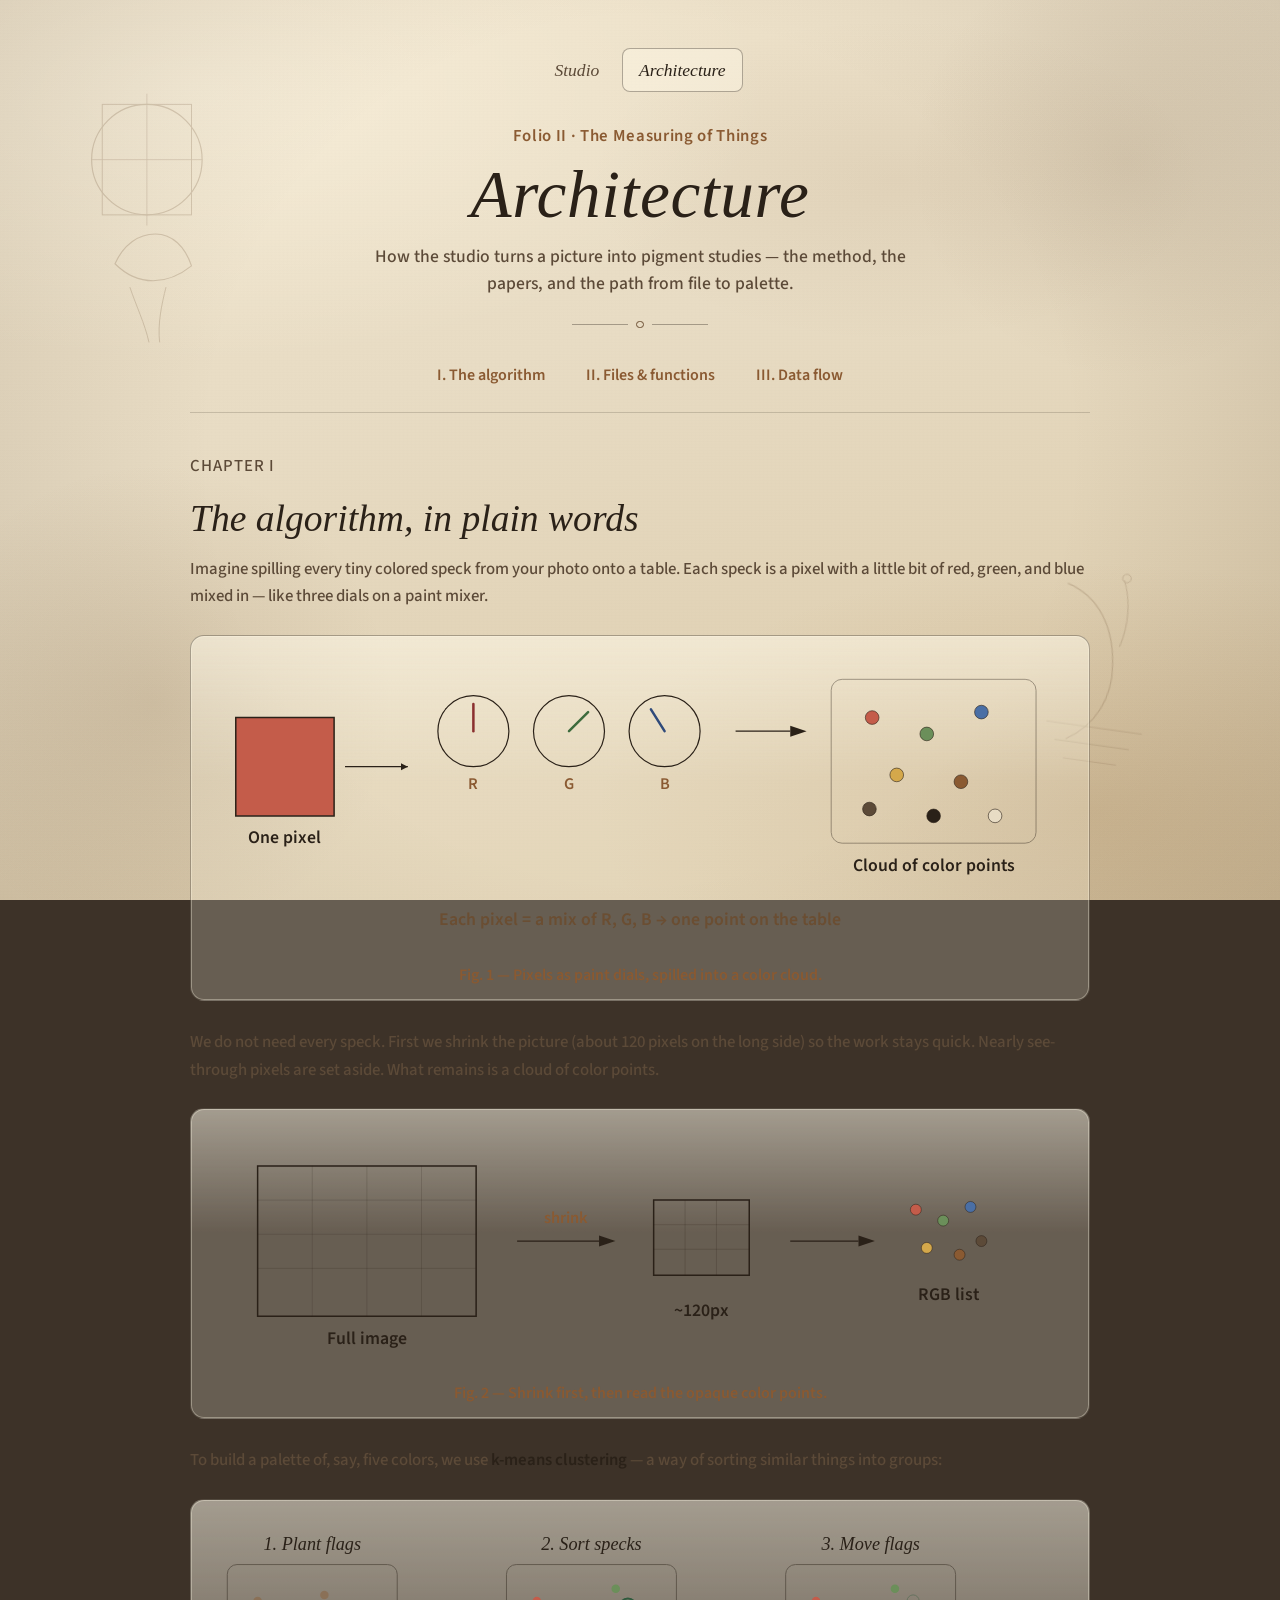
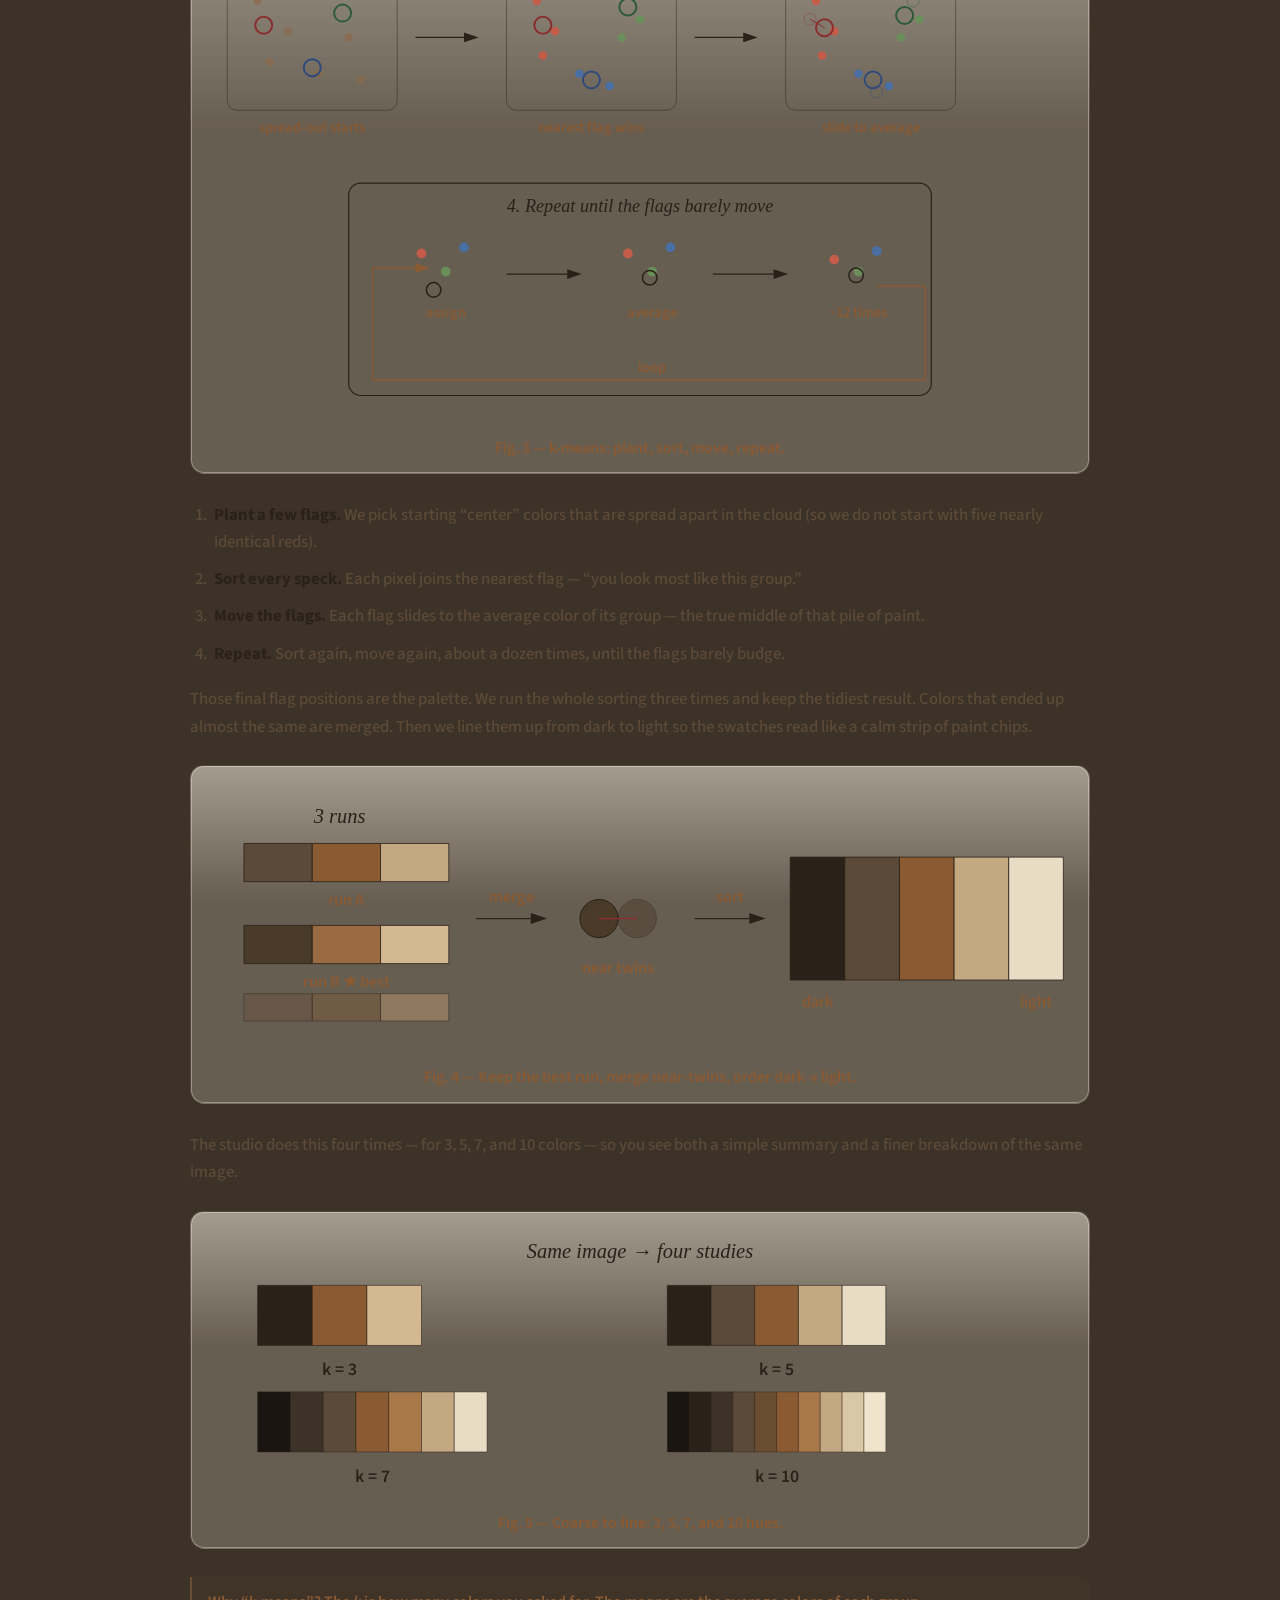
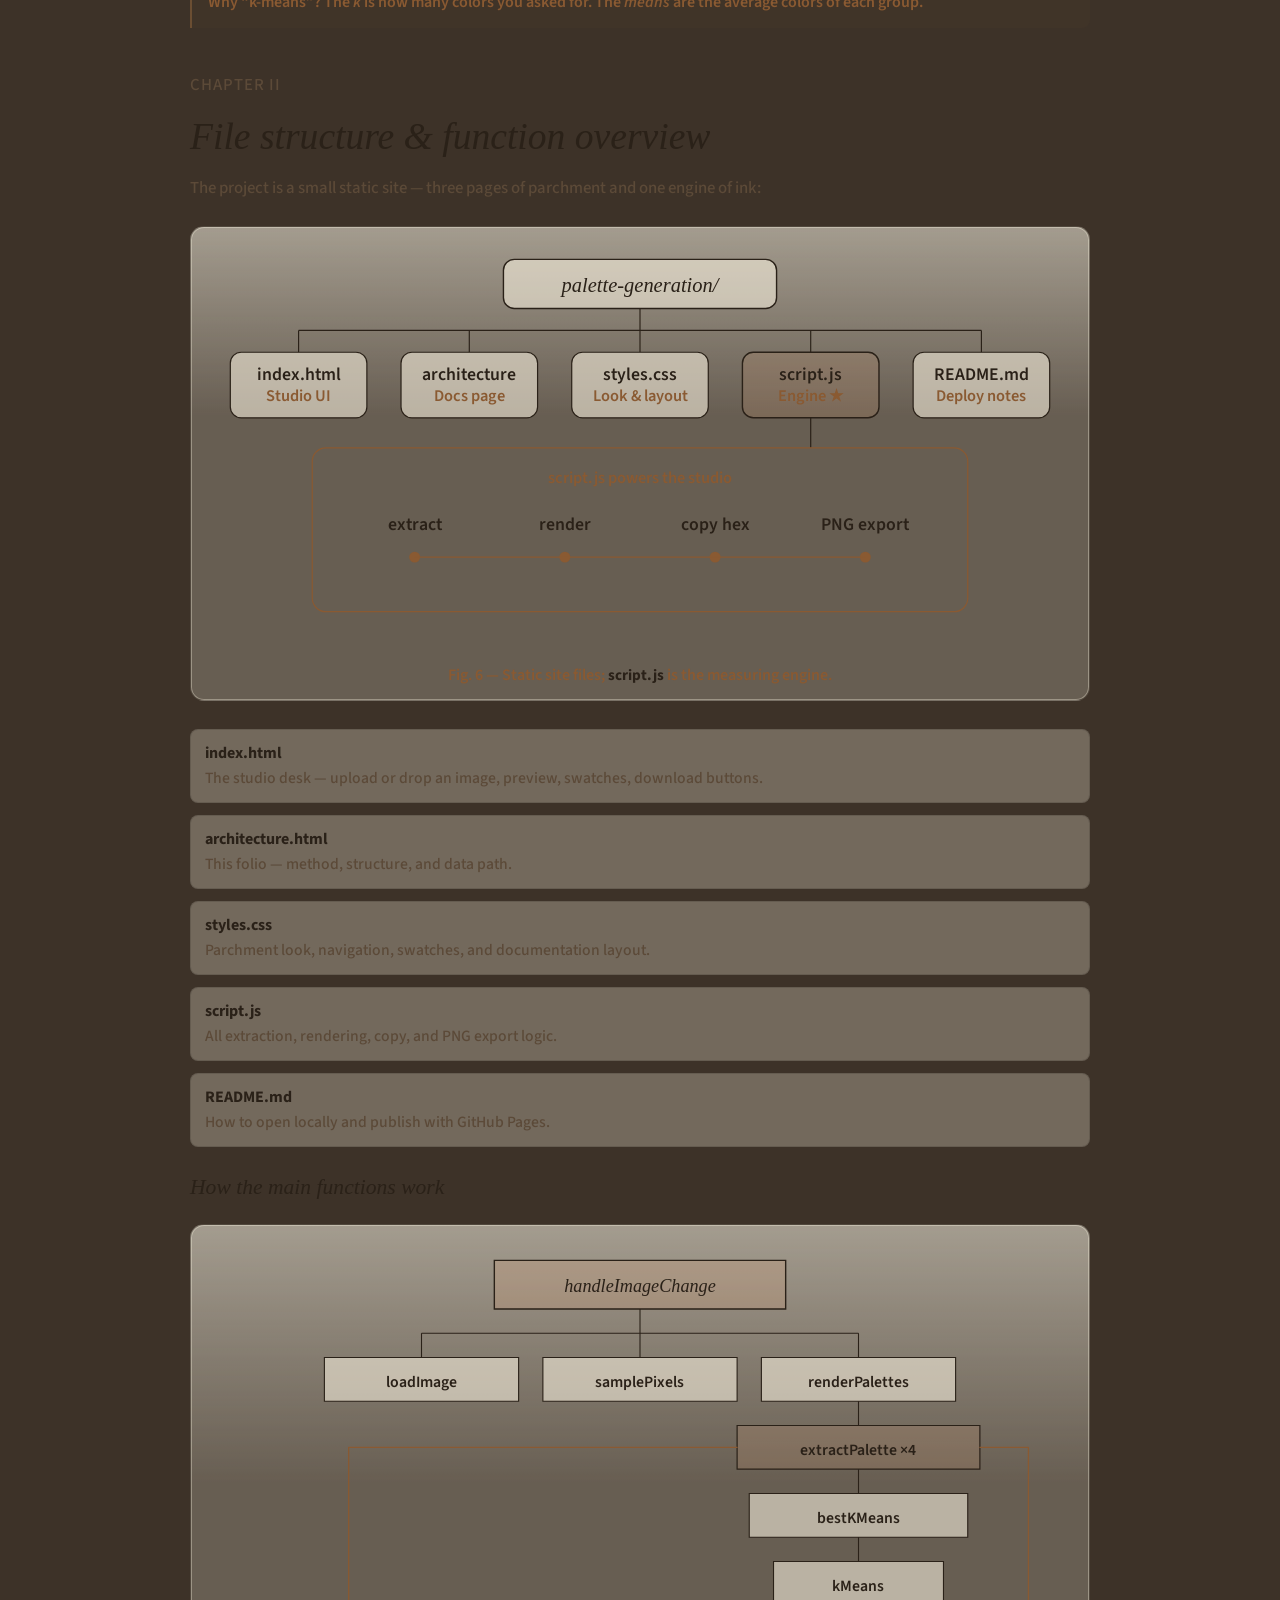
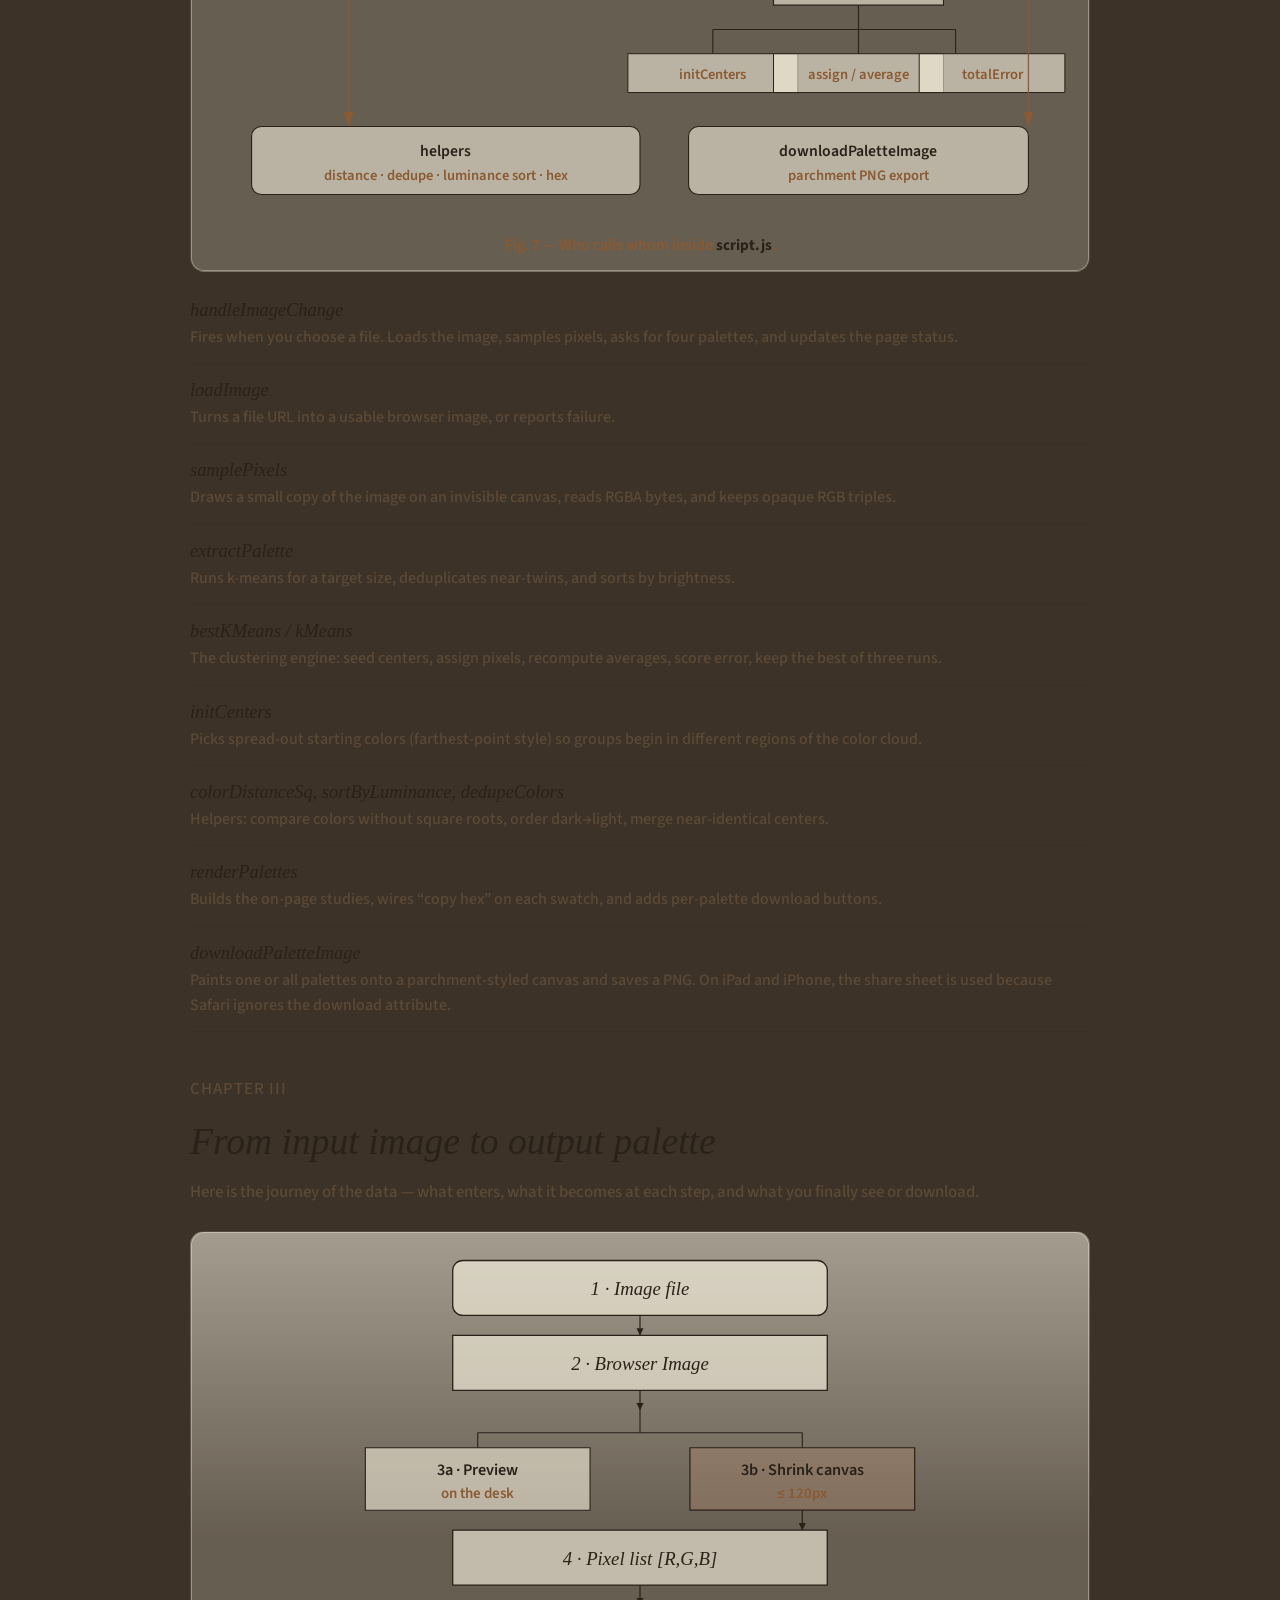
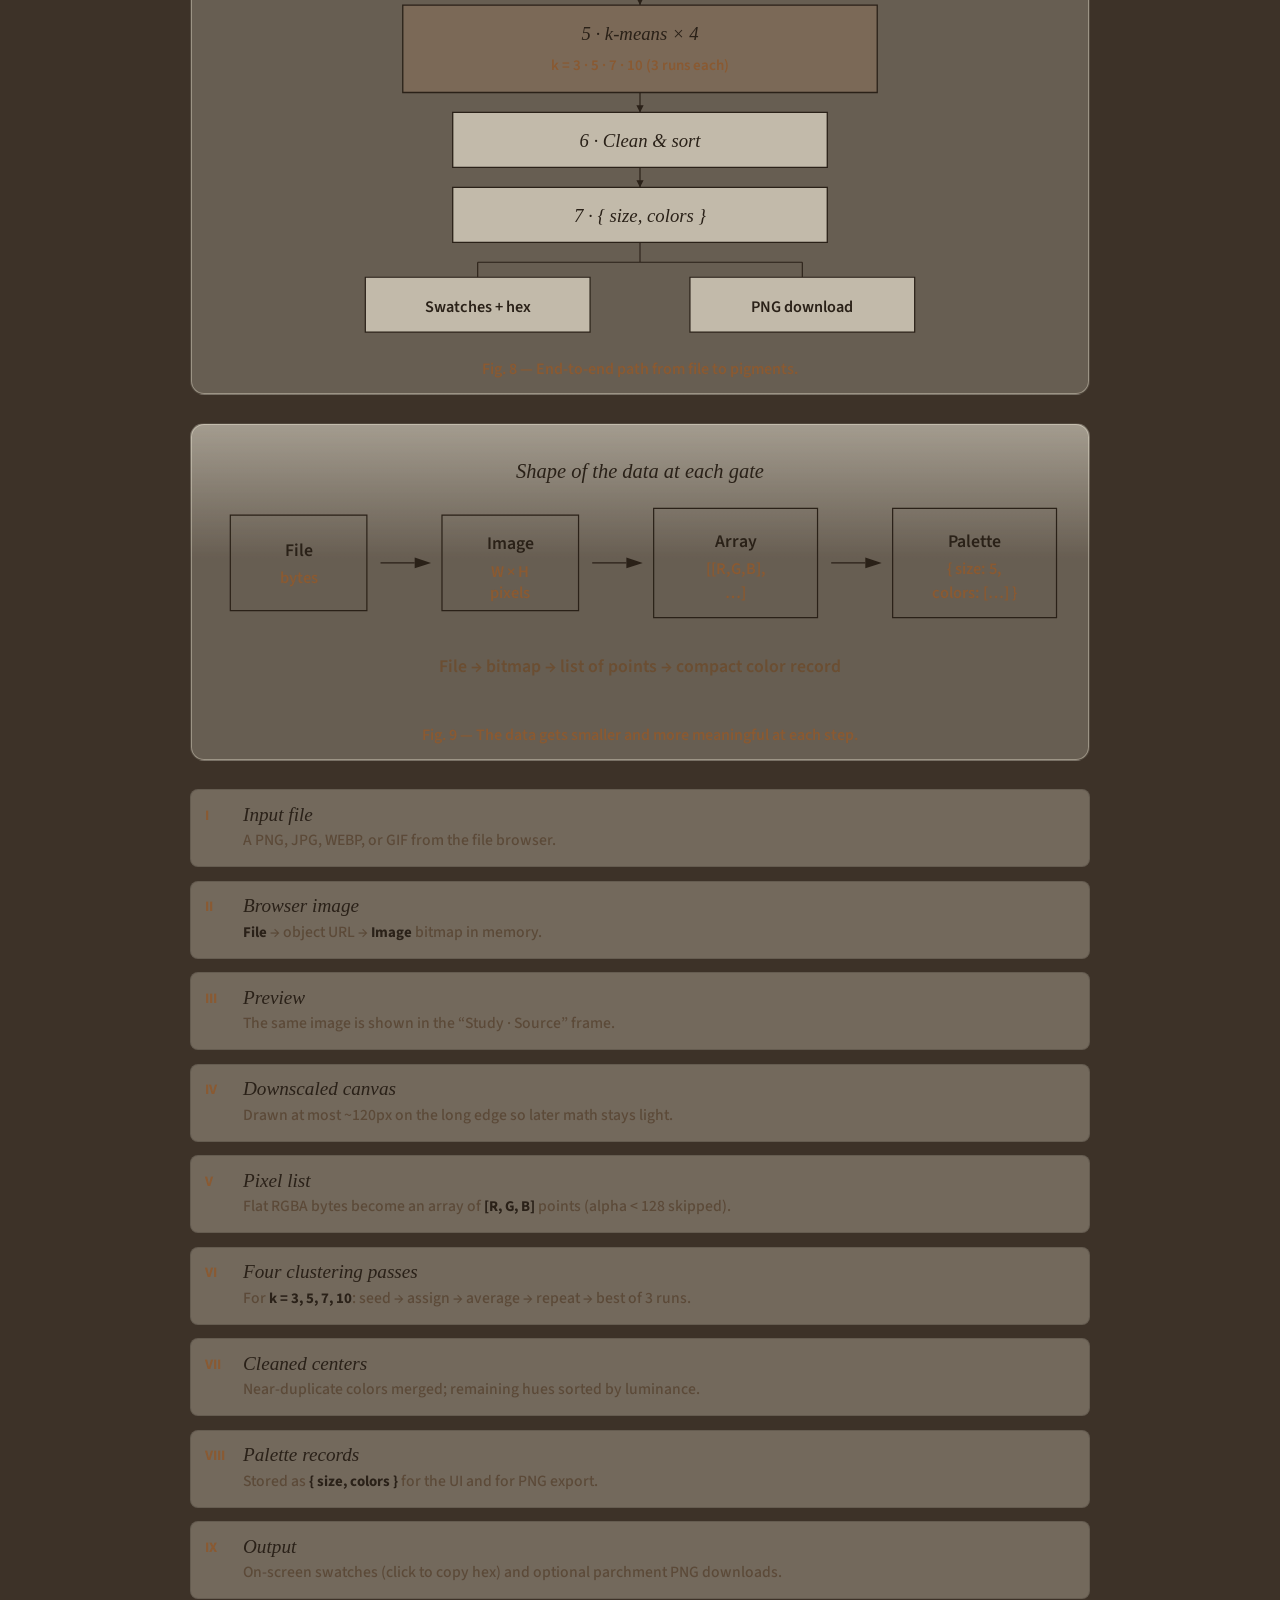
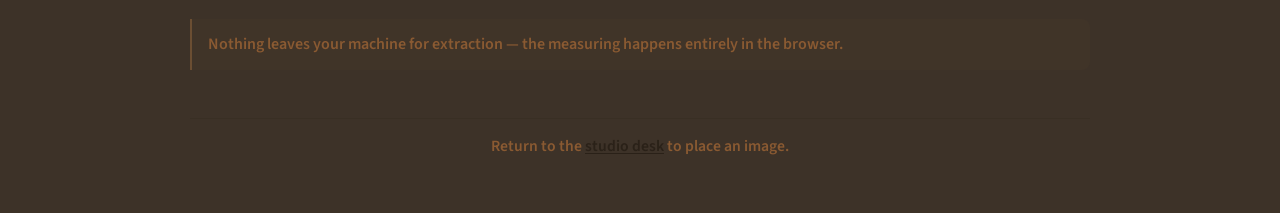
==== commit 54ed0d5b: "Fix iPad palette downloads via the share sheet, and allow dropping an image onto the desk while keep" ====
--- a/architecture.html
+++ b/architecture.html
@@ -476,7 +476,7 @@
           <div class="file-tree" role="list">
             <div class="file-tree__item" role="listitem">
               <code>index.html</code>
-              <span>The studio desk — upload form, preview, swatches, download buttons.</span>
+              <span>The studio desk — upload or drop an image, preview, swatches, download buttons.</span>
             </div>
             <div class="file-tree__item" role="listitem">
               <code>architecture.html</code>
@@ -635,7 +635,8 @@
             <div>
               <dt><code>downloadPaletteImage</code></dt>
               <dd>
-                Paints one or all palettes onto a parchment-styled canvas and saves a PNG download.
+                Paints one or all palettes onto a parchment-styled canvas and saves a PNG. On iPad
+                and iPhone, the share sheet is used because Safari ignores the download attribute.
               </dd>
             </div>
           </dl>
--- a/styles.css
+++ b/styles.css
@@ -12,6 +12,8 @@
   --font-display: "IM Fell English", "Times New Roman", serif;
   --font-body: "Source Sans 3", "Segoe UI", sans-serif;
   --font-note: "Source Sans 3", "Segoe UI", sans-serif;
+  --font-credit: "Fredoka", "Avenir Next Rounded", "Segoe UI", sans-serif;
+  --credit: #e85d4c;
   --radius: 14px;
   --radius-sm: 8px;
   --radius-xs: 6px;
@@ -189,6 +191,7 @@
 }
 
 .file-label {
+  position: relative;
   display: flex;
   flex-direction: column;
   align-items: center;
@@ -211,10 +214,18 @@
 }
 
 .file-label:hover,
-.file-label:focus-within {
+.file-label:focus-within,
+.file-label.is-dragover {
   border-color: var(--sepia);
   background: rgba(138, 90, 50, 0.1);
   transform: translateY(-2px);
+}
+
+.file-label.is-dragover {
+  background: rgba(138, 90, 50, 0.16);
+  box-shadow:
+    inset 0 0 0 1px rgba(255, 248, 230, 0.5),
+    0 0 0 3px rgba(138, 90, 50, 0.2);
 }
 
 .file-label__mark {
@@ -516,6 +527,29 @@
   color: var(--umber);
 }
 
+.footer p + p {
+  margin-top: 0.45rem;
+}
+
+.footer-credit {
+  font-family: var(--font-credit);
+  font-size: 1.05rem;
+  font-weight: 600;
+  letter-spacing: 0.01em;
+  color: var(--credit);
+}
+
+.footer-credit a {
+  color: var(--credit);
+  text-decoration: underline;
+  text-underline-offset: 0.18em;
+  text-decoration-thickness: 1.5px;
+}
+
+.footer-credit a:hover {
+  color: #c94436;
+}
+
 .footer a {
   color: var(--ink);
   text-decoration: underline;
@@ -969,7 +1003,8 @@
   }
 
   .file-label:hover,
-  .file-label:focus-within {
+  .file-label:focus-within,
+  .file-label.is-dragover {
     transform: none;
   }
 
@@ -1174,7 +1209,8 @@
     transform: translate(-50%, 0);
   }
 
-  .file-label:hover {
+  .file-label:hover,
+  .file-label.is-dragover {
     transform: none;
   }
 
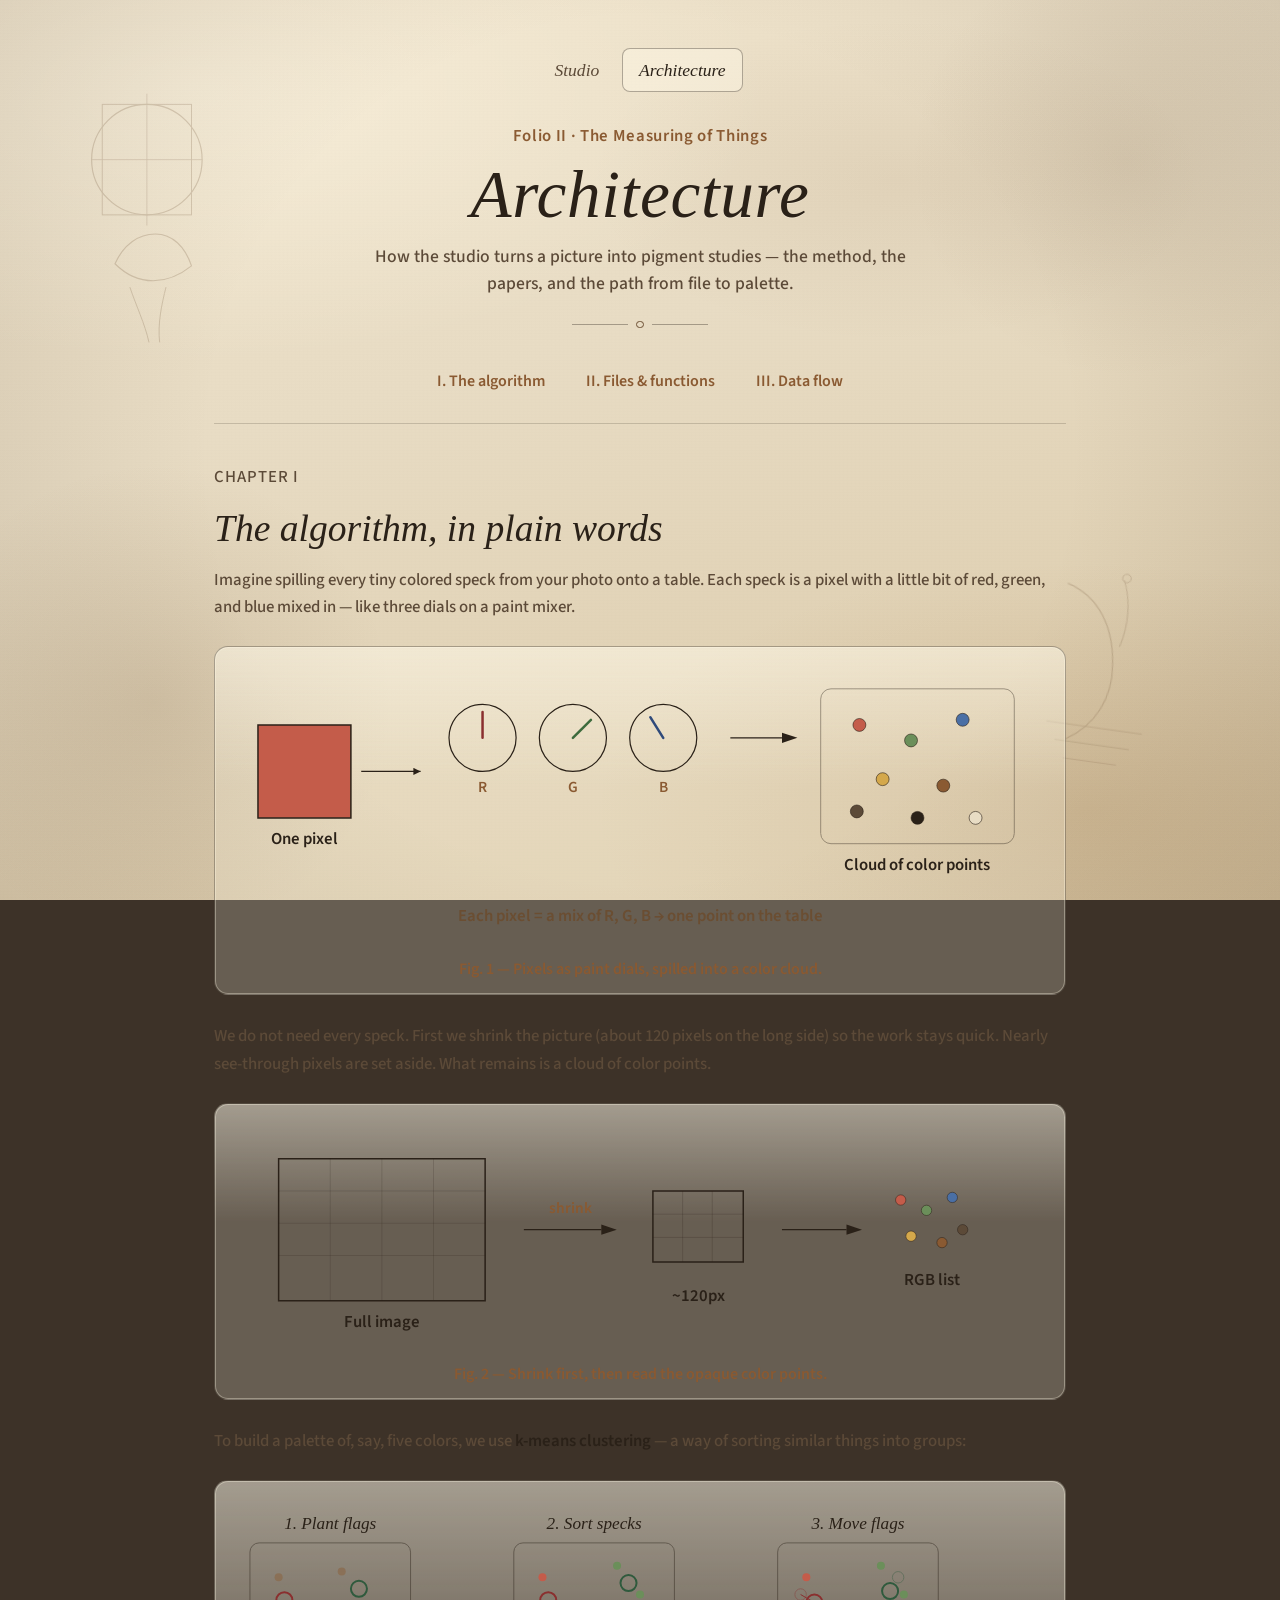
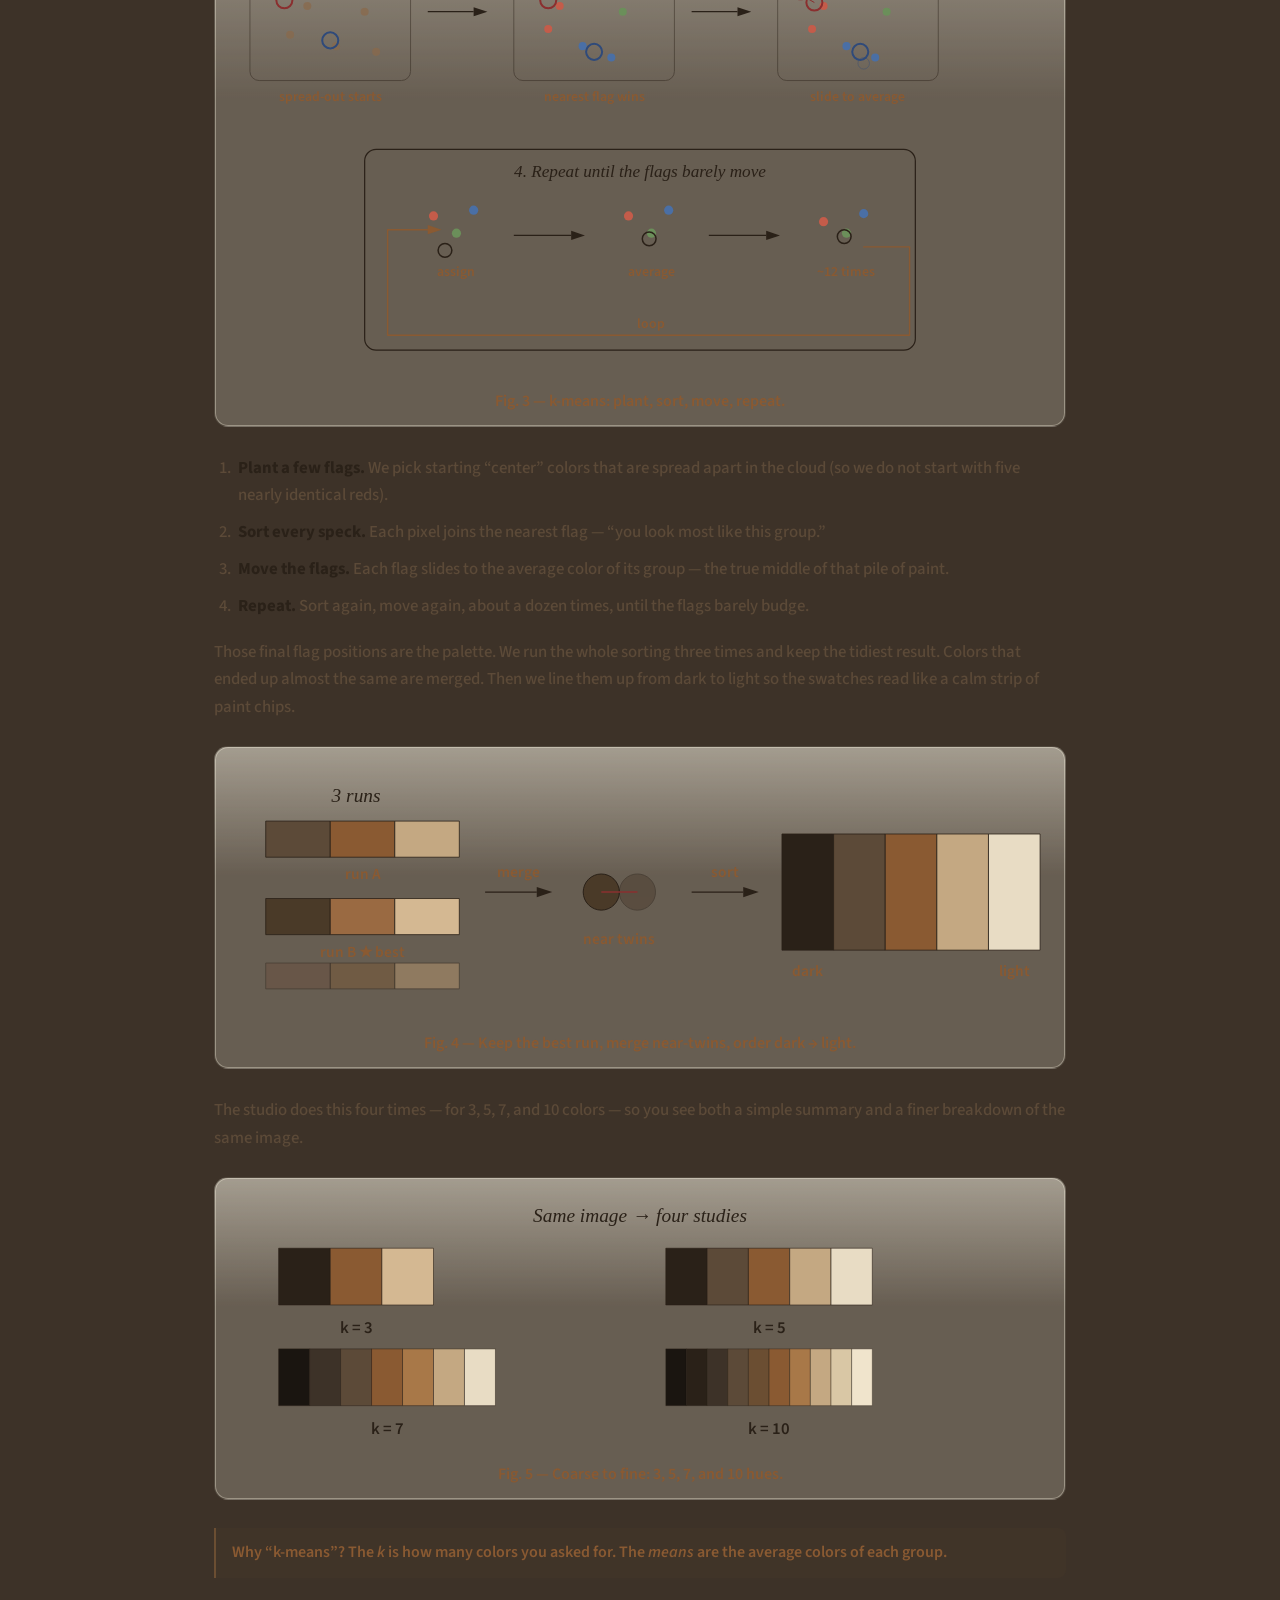
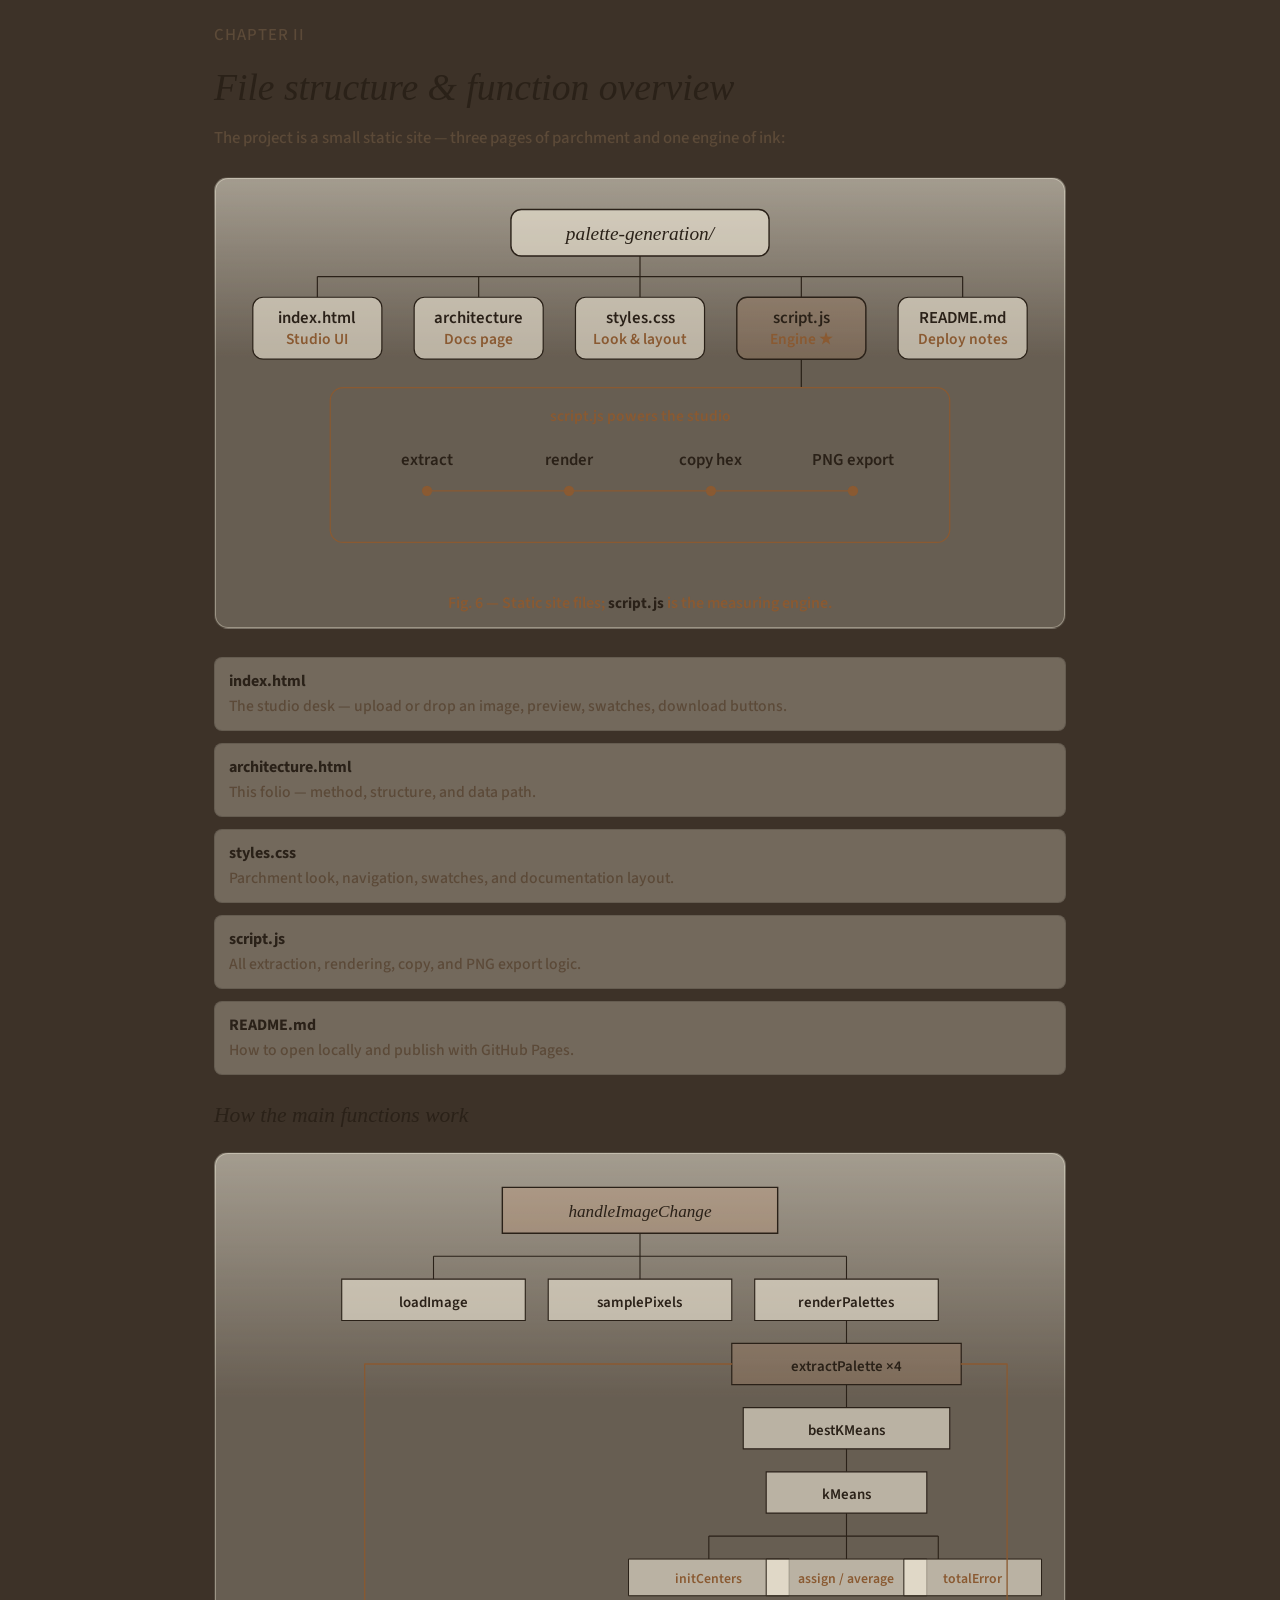
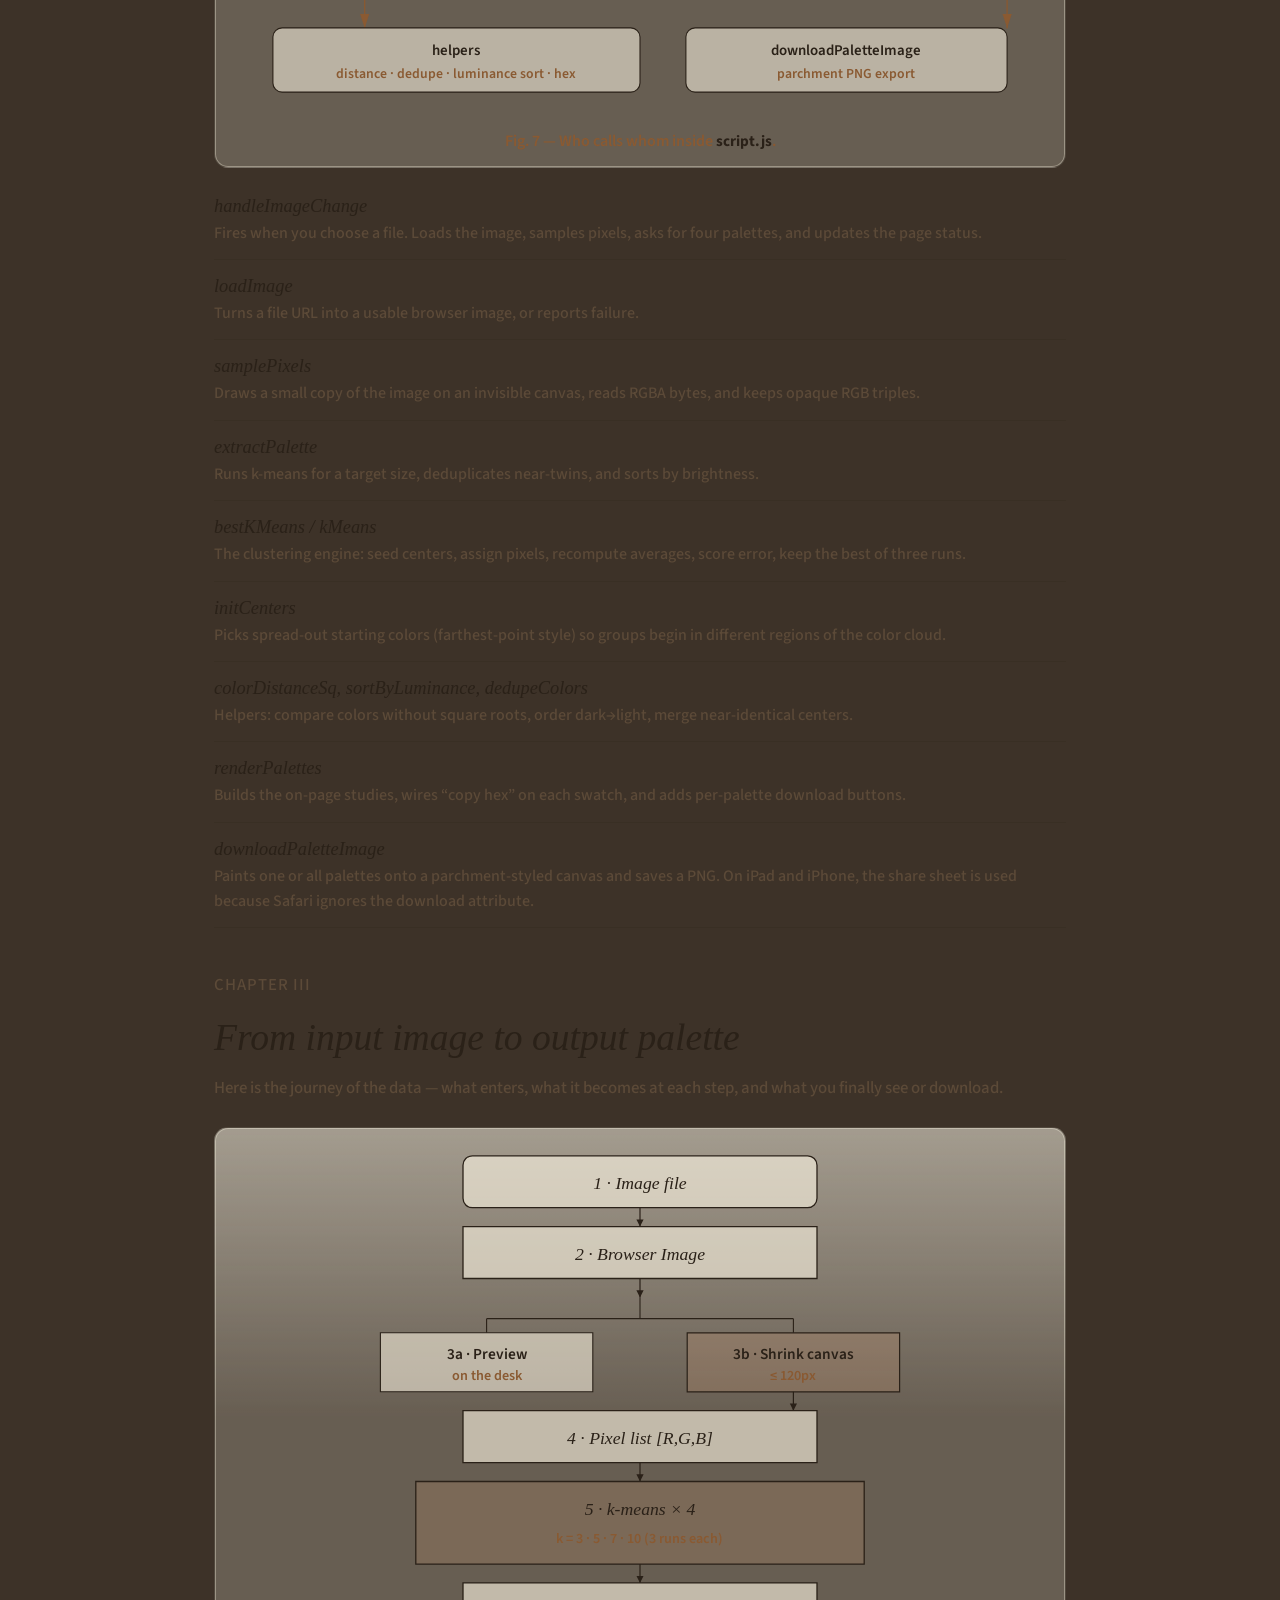
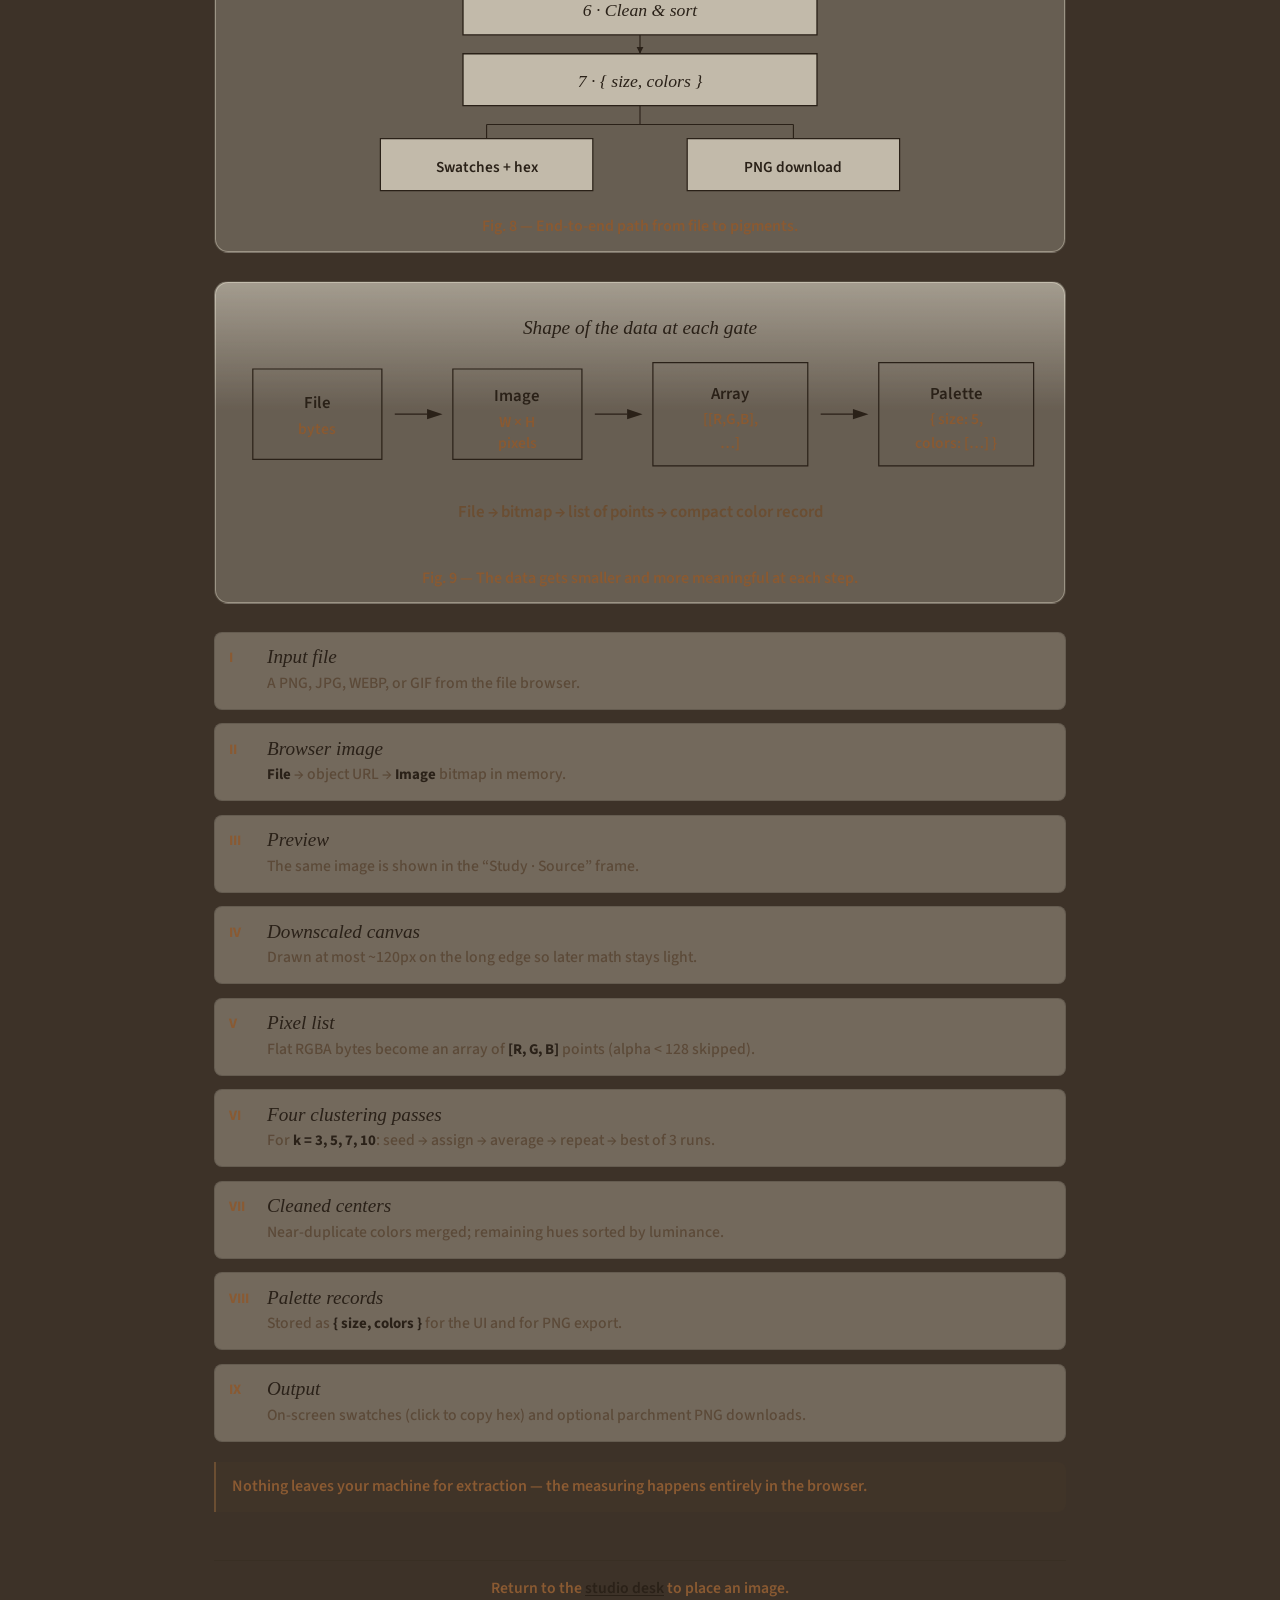
==== commit eda813e0: "Keep architecture diagrams and studio layout within the viewport on phones by scaling wide SVGs inst" ====
--- a/architecture.html
+++ b/architecture.html
@@ -2,7 +2,7 @@
 <html lang="en">
   <head>
     <meta charset="UTF-8" />
-    <meta name="viewport" content="width=device-width, initial-scale=1.0" />
+    <meta name="viewport" content="width=device-width, initial-scale=1, viewport-fit=cover" />
     <title>Architecture — Codex of Colour</title>
     <link rel="preconnect" href="https://fonts.googleapis.com" />
     <link rel="preconnect" href="https://fonts.gstatic.com" crossorigin />
--- a/styles.css
+++ b/styles.css
@@ -27,17 +27,23 @@
 
 html {
   color-scheme: light;
+  max-width: 100%;
   overflow-x: hidden;
+  overflow-x: clip;
+  -webkit-text-size-adjust: 100%;
+  text-size-adjust: 100%;
 }
 
 body {
   margin: 0;
   min-height: 100vh;
+  max-width: 100%;
   font-family: var(--font-body);
   font-weight: 500;
   color: var(--ink);
   background: #3d3228;
   overflow-x: hidden;
+  overflow-x: clip;
   -webkit-font-smoothing: antialiased;
   padding-left: env(safe-area-inset-left, 0);
   padding-right: env(safe-area-inset-right, 0);
@@ -112,13 +118,27 @@
 }
 
 .page {
-  width: min(780px, calc(100% - 2rem));
+  width: 100%;
+  max-width: 780px;
+  min-width: 0;
   margin: 0 auto;
-  padding: clamp(1.5rem, 4vw, 3rem) 0 clamp(2rem, 5vw, 3.5rem);
+  padding: clamp(1.5rem, 4vw, 3rem) 1rem clamp(2rem, 5vw, 3.5rem);
 }
 
 .page--docs {
-  width: min(820px, calc(100% - 2rem));
+  max-width: 820px;
+}
+
+main,
+.docs,
+.doc-section,
+.diagram,
+.file-tree,
+.fn-list,
+.flow-steps,
+.palette-sheet {
+  min-width: 0;
+  max-width: 100%;
 }
 
 .header {
@@ -248,15 +268,17 @@
   line-height: 1.45;
 }
 
-.file-label input[type="file"] {
+.file-label__input {
   position: absolute;
-  width: 1px;
-  height: 1px;
+  inset: -1px;
+  z-index: 1;
+  width: auto;
+  height: auto;
+  margin: 0;
   padding: 0;
-  margin: -1px;
-  overflow: hidden;
-  clip: rect(0, 0, 0, 0);
-  white-space: nowrap;
+  opacity: 0;
+  cursor: pointer;
+  font-size: 0;
   border: 0;
 }
 
@@ -378,6 +400,7 @@
   display: grid;
   grid-template-columns: 3.25rem minmax(0, 1fr);
   align-items: stretch;
+  min-width: 0;
   border-top: 1px solid rgba(42, 33, 24, 0.12);
 }
 
@@ -437,6 +460,7 @@
   display: grid;
   grid-template-columns: repeat(var(--swatch-count, 5), minmax(0, 1fr));
   gap: 0;
+  min-width: 0;
   min-height: 52px;
   padding: 0;
   border: 0;
@@ -608,6 +632,10 @@
 }
 
 .toc a {
+  display: inline-flex;
+  align-items: center;
+  justify-content: center;
+  min-height: 44px;
   font-family: var(--font-note);
   font-size: 1rem;
   font-weight: 600;
@@ -641,6 +669,7 @@
   font-weight: 400;
   font-style: italic;
   line-height: 1.15;
+  overflow-wrap: anywhere;
 }
 
 .doc-section h3 {
@@ -716,6 +745,7 @@
   font-weight: 700;
   font-style: normal;
   color: var(--ink);
+  overflow-wrap: anywhere;
 }
 
 .file-tree__item span {
@@ -742,6 +772,7 @@
   font-style: italic;
   font-size: 1.15rem;
   color: var(--ink);
+  overflow-wrap: anywhere;
 }
 
 .fn-list dt code {
@@ -876,7 +907,6 @@
   max-width: 100%;
   height: auto;
   color: var(--ink);
-  overflow: hidden;
 }
 
 .diagram svg path,
@@ -885,10 +915,6 @@
 .diagram svg rect,
 .diagram svg circle {
   vector-effect: non-scaling-stroke;
-}
-
-.diagram--wide svg {
-  min-width: 560px;
 }
 
 .diagram figcaption {
@@ -975,10 +1001,6 @@
     opacity: 0.14;
     width: min(110px, 14vw);
   }
-
-  .diagram--wide svg {
-    min-width: 520px;
-  }
 }
 
 /* Tablets and large phones */
@@ -989,7 +1011,7 @@
 
   .page,
   .page--docs {
-    width: calc(100% - 1.5rem);
+    padding-inline: 0.75rem;
     padding-bottom: 2.5rem;
   }
 
@@ -1018,14 +1040,12 @@
 
   .swatches {
     min-height: 46px;
-    overflow-x: auto;
-    grid-template-columns: repeat(var(--swatch-count, 5), minmax(2.4rem, 1fr));
-    scrollbar-width: thin;
+    min-width: 0;
   }
 
   .swatch {
     min-height: 46px;
-    min-width: 2.4rem;
+    min-width: 0;
   }
 
   .swatch:hover,
@@ -1068,13 +1088,9 @@
   }
 
   .diagram {
-    margin-left: -0.25rem;
-    margin-right: -0.25rem;
+    margin-left: 0;
+    margin-right: 0;
     padding: 0.75rem 0.5rem 0.7rem;
-  }
-
-  .diagram--wide svg {
-    min-width: 540px;
   }
 
   .diagram figcaption {
@@ -1091,7 +1107,7 @@
 @media (max-width: 480px) {
   .page,
   .page--docs {
-    width: calc(100% - 1rem);
+    padding-inline: 0.75rem;
   }
 
   .site-nav {
@@ -1121,12 +1137,12 @@
   }
 
   .swatches {
-    grid-template-columns: repeat(var(--swatch-count, 5), minmax(2.15rem, 1fr));
+    min-height: 42px;
   }
 
   .swatch {
-    min-width: 2.15rem;
     min-height: 42px;
+    min-width: 0;
   }
 
   .swatch__hex {
@@ -1166,11 +1182,11 @@
   }
 
   .swatches {
-    grid-template-columns: repeat(var(--swatch-count, 5), minmax(1.9rem, 1fr));
+    min-height: 40px;
   }
 
   .swatch {
-    min-width: 1.9rem;
+    min-width: 0;
   }
 
   .swatch__hex {
@@ -1186,11 +1202,13 @@
 /* Wide screens: give the studio a bit more room */
 @media (min-width: 1100px) {
   .page {
-    width: min(860px, calc(100% - 3rem));
+    max-width: 860px;
+    padding-inline: 1.5rem;
   }
 
   .page--docs {
-    width: min(900px, calc(100% - 3rem));
+    max-width: 900px;
+    padding-inline: 1.5rem;
   }
 
   .sketch-ornament--left {
